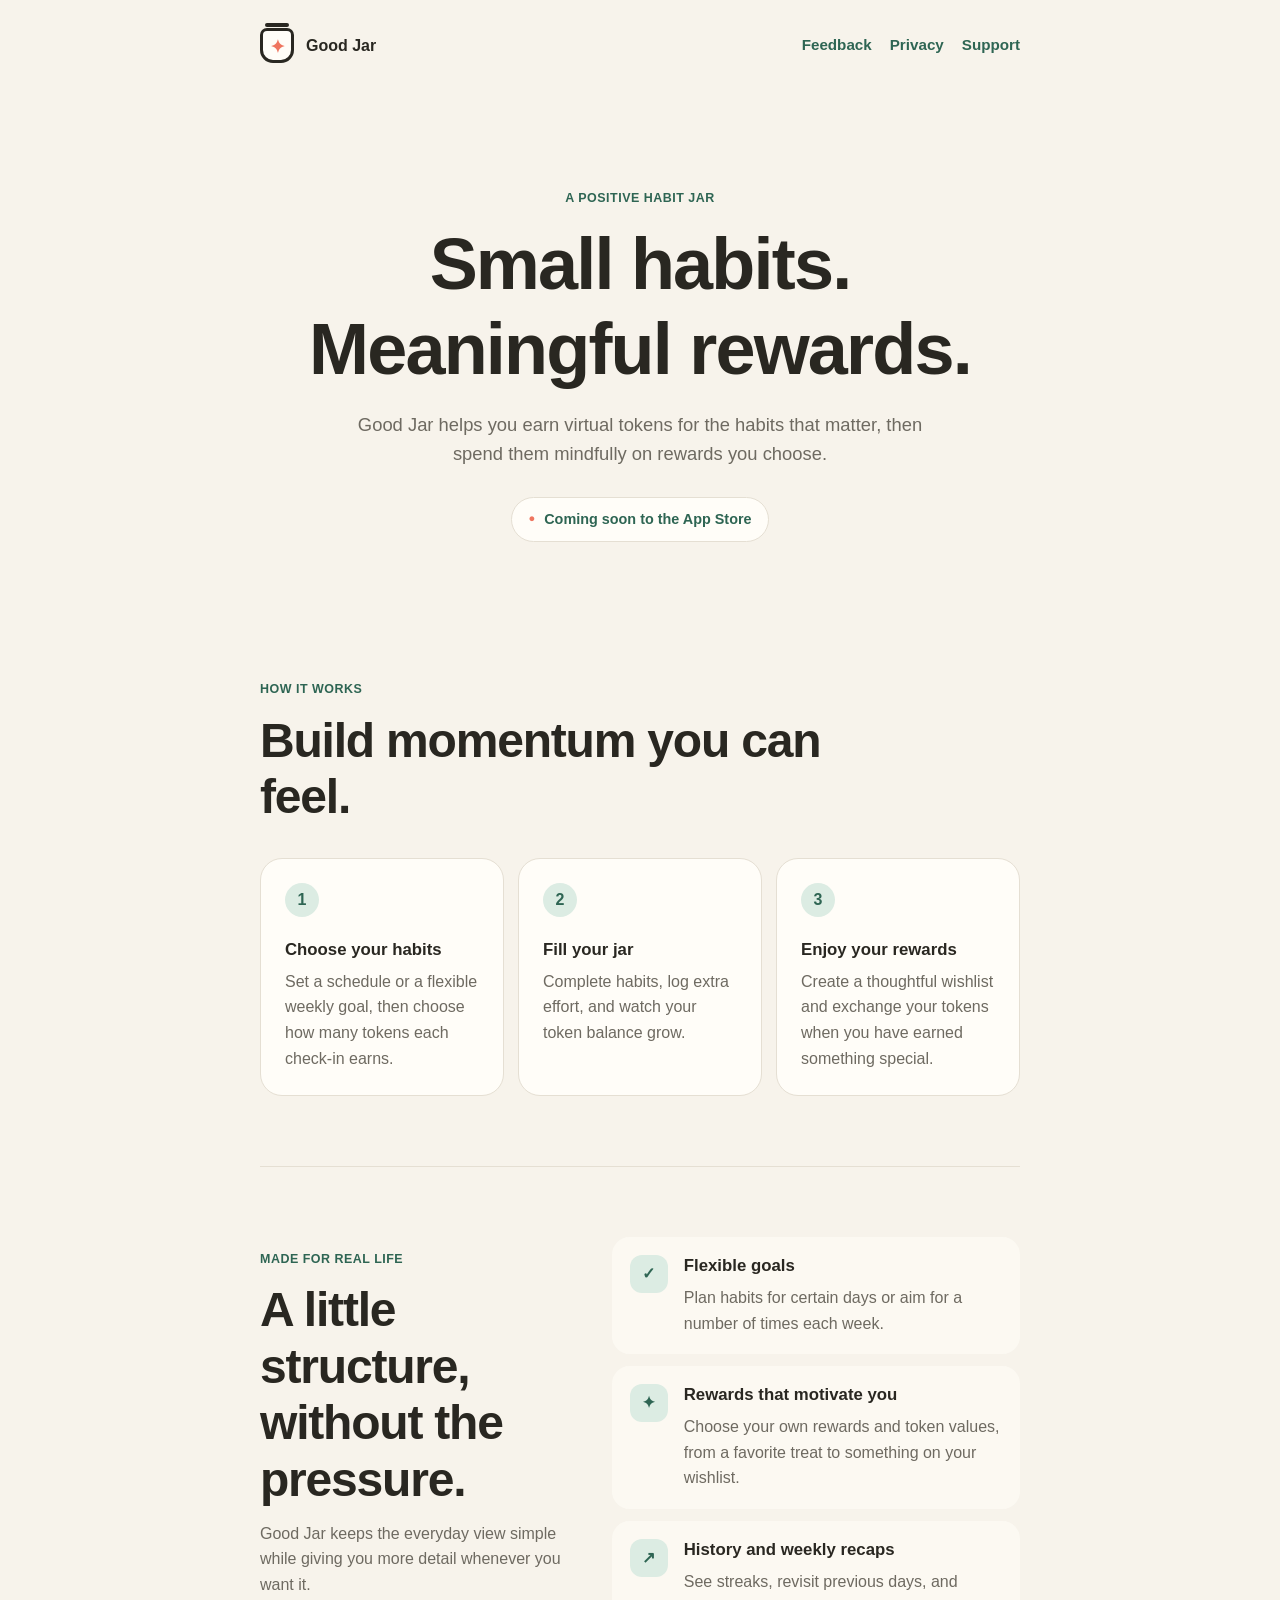
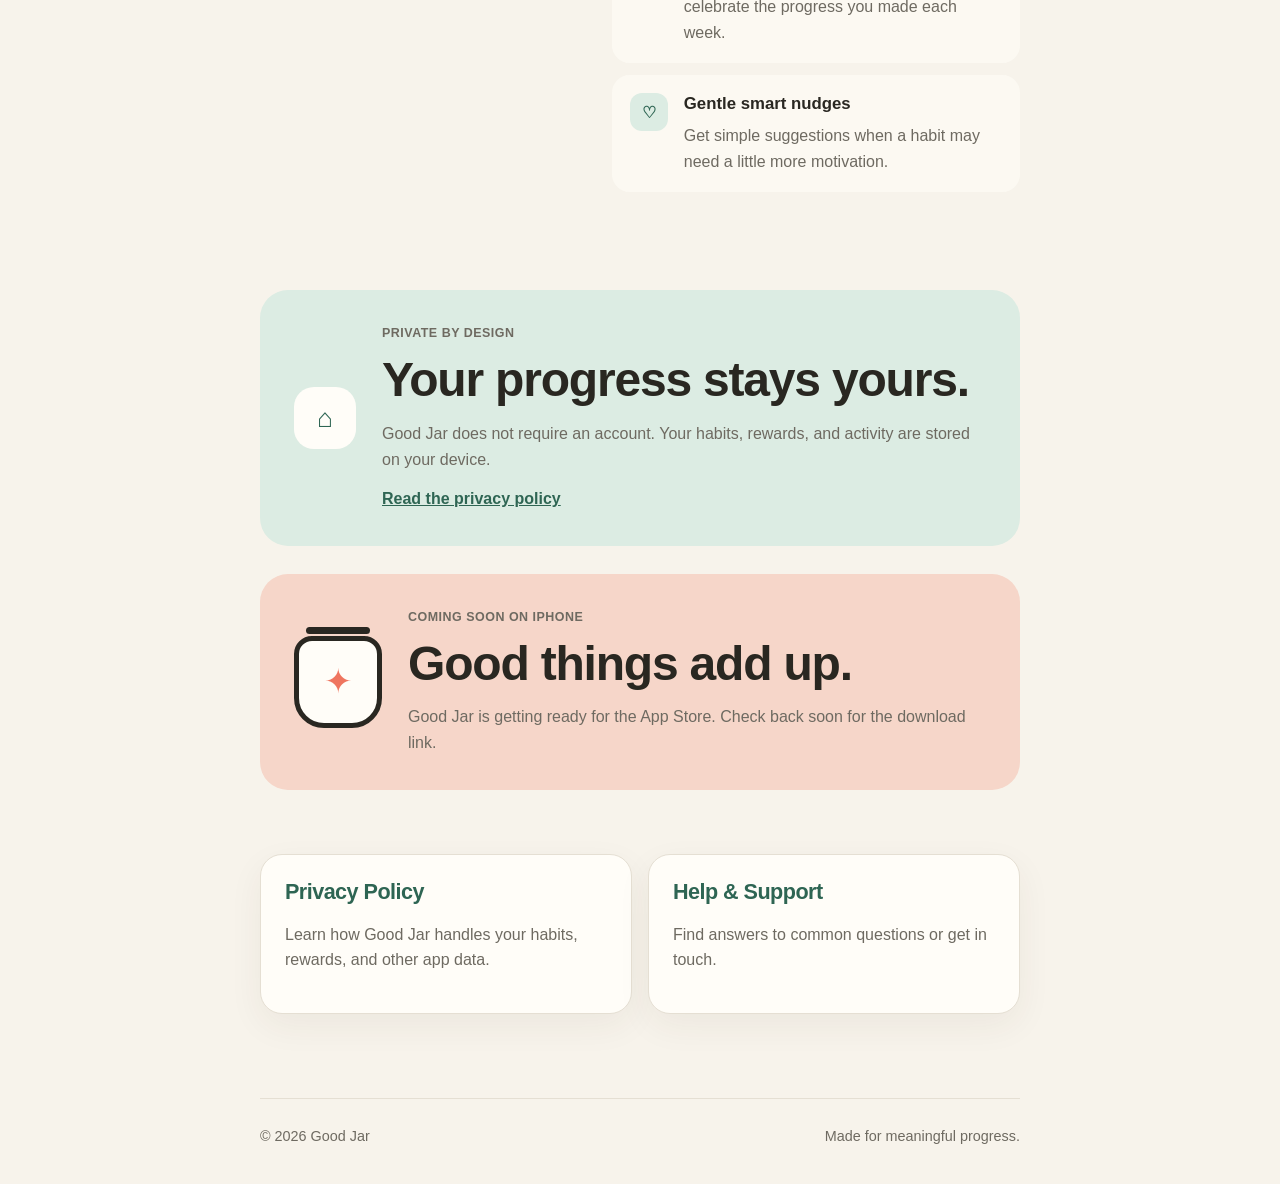
==== index.html @ 80eb4052 "Add Good Jar favicon" ====
<!doctype html>
<html lang="en">
<head>
  <meta charset="utf-8">
  <meta name="viewport" content="width=device-width, initial-scale=1">
  <meta name="description" content="Good Jar turns small habits into meaningful rewards.">
  <title>Good Jar</title>
  <link rel="icon" href="/favicon.svg" type="image/svg+xml">
  <link rel="stylesheet" href="/styles.css">
</head>
<body>
  <header class="site-header">
    <a class="brand" href="/"><span class="jar" aria-hidden="true"></span><span>Good Jar</span></a>
    <nav aria-label="Main navigation"><a href="/feedback/">Feedback</a><a href="/privacy/">Privacy</a><a href="/support/">Support</a></nav>
  </header>
  <main>
    <section class="hero">
      <p class="eyebrow">A positive habit jar</p>
      <h1>Small habits.<br>Meaningful rewards.</h1>
      <p class="lede">Good Jar helps you earn virtual tokens for the habits that matter, then spend them mindfully on rewards you choose.</p>
      <p class="availability" aria-label="Coming soon to the App Store">
        <span aria-hidden="true">●</span>
        Coming soon to the App Store
      </p>
    </section>

    <section class="section" aria-labelledby="how-it-works">
      <div class="section-heading">
        <p class="eyebrow">How it works</p>
        <h2 id="how-it-works">Build momentum you can feel.</h2>
      </div>
      <div class="steps">
        <article class="step">
          <span class="step-number">1</span>
          <h3>Choose your habits</h3>
          <p>Set a schedule or a flexible weekly goal, then choose how many tokens each check-in earns.</p>
        </article>
        <article class="step">
          <span class="step-number">2</span>
          <h3>Fill your jar</h3>
          <p>Complete habits, log extra effort, and watch your token balance grow.</p>
        </article>
        <article class="step">
          <span class="step-number">3</span>
          <h3>Enjoy your rewards</h3>
          <p>Create a thoughtful wishlist and exchange your tokens when you have earned something special.</p>
        </article>
      </div>
    </section>

    <section class="section feature-section" aria-labelledby="made-for-progress">
      <div class="feature-intro">
        <p class="eyebrow">Made for real life</p>
        <h2 id="made-for-progress">A little structure, without the pressure.</h2>
        <p>Good Jar keeps the everyday view simple while giving you more detail whenever you want it.</p>
      </div>
      <div class="feature-list">
        <article><span aria-hidden="true">✓</span><div><h3>Flexible goals</h3><p>Plan habits for certain days or aim for a number of times each week.</p></div></article>
        <article><span aria-hidden="true">✦</span><div><h3>Rewards that motivate you</h3><p>Choose your own rewards and token values, from a favorite treat to something on your wishlist.</p></div></article>
        <article><span aria-hidden="true">↗</span><div><h3>History and weekly recaps</h3><p>See streaks, revisit previous days, and celebrate the progress you made each week.</p></div></article>
        <article><span aria-hidden="true">♡</span><div><h3>Gentle smart nudges</h3><p>Get simple suggestions when a habit may need a little more motivation.</p></div></article>
      </div>
    </section>

    <section class="privacy-callout" aria-labelledby="private-by-design">
      <div class="privacy-icon" aria-hidden="true">⌂</div>
      <div>
        <p class="eyebrow">Private by design</p>
        <h2 id="private-by-design">Your progress stays yours.</h2>
        <p>Good Jar does not require an account. Your habits, rewards, and activity are stored on your device.</p>
        <a href="/privacy/">Read the privacy policy</a>
      </div>
    </section>

    <section class="launch-callout" aria-labelledby="good-things-add-up">
      <div class="large-jar" aria-hidden="true"><span>✦</span></div>
      <div>
        <p class="eyebrow">Coming soon on iPhone</p>
        <h2 id="good-things-add-up">Good things add up.</h2>
        <p>Good Jar is getting ready for the App Store. Check back soon for the download link.</p>
      </div>
    </section>

    <section class="links info-links" aria-label="Information">
      <a class="card" href="/privacy/"><h2>Privacy Policy</h2><p>Learn how Good Jar handles your habits, rewards, and other app data.</p></a>
      <a class="card" href="/support/"><h2>Help &amp; Support</h2><p>Find answers to common questions or get in touch.</p></a>
    </section>
  </main>
  <footer class="site-footer"><span>© 2026 Good Jar</span><span>Made for meaningful progress.</span></footer>
</body>
</html>
---- styles.css ----
:root {
  color-scheme: light;
  --paper: #f7f3eb;
  --card: #fffdf8;
  --ink: #292721;
  --muted: #6e6a61;
  --green: #2e6553;
  --mint: #dcece3;
  --coral: #ef755f;
  --line: #e5dfd3;
  font-family: ui-rounded, "SF Pro Rounded", "SF Pro Display", -apple-system, BlinkMacSystemFont, "Segoe UI", sans-serif;
}

* { box-sizing: border-box; }

body {
  margin: 0;
  background: var(--paper);
  color: var(--ink);
  line-height: 1.6;
}

a { color: var(--green); }

.site-header,
.site-footer,
main {
  width: min(100% - 40px, 760px);
  margin-inline: auto;
}

.site-header {
  display: flex;
  align-items: center;
  justify-content: space-between;
  gap: 24px;
  padding-block: 28px;
}

.brand {
  display: inline-flex;
  align-items: center;
  gap: 12px;
  color: var(--ink);
  font-weight: 750;
  text-decoration: none;
}

.jar {
  position: relative;
  width: 34px;
  height: 35px;
  border: 3px solid var(--ink);
  border-radius: 7px 7px 13px 13px;
  background: var(--card);
}

.jar::before {
  content: "";
  position: absolute;
  width: 24px;
  height: 4px;
  top: -8px;
  left: 2px;
  border-radius: 4px;
  background: var(--ink);
}

.jar::after {
  content: "✦";
  position: absolute;
  inset: 2px 0 0;
  display: grid;
  place-items: center;
  color: var(--coral);
  font-size: 18px;
}

nav { display: flex; gap: 18px; }
nav a { font-size: 0.95rem; font-weight: 650; text-decoration: none; }

main { padding-block: 52px 84px; }

.hero { padding-block: 34px 56px; text-align: center; }
.eyebrow { color: var(--green); font-weight: 750; letter-spacing: 0.04em; text-transform: uppercase; font-size: 0.78rem; }

h1, h2 { line-height: 1.18; letter-spacing: -0.025em; }
h1 { margin: 10px 0 18px; font-size: clamp(2.4rem, 8vw, 4.5rem); }
h2 { margin-top: 0; font-size: 1.35rem; }

.lede { max-width: 590px; margin: 0 auto; color: var(--muted); font-size: 1.15rem; }

.availability {
  display: inline-flex;
  align-items: center;
  gap: 9px;
  margin: 28px 0 0;
  padding: 10px 16px;
  border: 1px solid var(--line);
  border-radius: 999px;
  background: var(--card);
  color: var(--green);
  font-size: 0.9rem;
  font-weight: 700;
}

.availability span { color: var(--coral); font-size: 0.7rem; }

.section { padding-block: 70px; }
.section + .section { border-top: 1px solid var(--line); }

.section-heading { max-width: 570px; margin-bottom: 32px; }
.section-heading h2,
.feature-intro h2,
.privacy-callout h2,
.launch-callout h2 { margin: 8px 0 12px; font-size: clamp(2rem, 5vw, 3rem); }

.steps {
  display: grid;
  grid-template-columns: repeat(3, minmax(0, 1fr));
  gap: 14px;
}

.step {
  padding: 24px;
  border: 1px solid var(--line);
  border-radius: 22px;
  background: var(--card);
}

.step-number {
  display: grid;
  width: 34px;
  height: 34px;
  margin-bottom: 22px;
  place-items: center;
  border-radius: 50%;
  background: var(--mint);
  color: var(--green);
  font-weight: 800;
}

h3 { margin: 0 0 8px; font-size: 1.05rem; line-height: 1.3; }
.step p, .feature-intro > p:last-child, .feature-list p, .privacy-callout p, .launch-callout p { margin: 0; color: var(--muted); }

.feature-section {
  display: grid;
  grid-template-columns: 0.85fr 1.15fr;
  gap: 50px;
  align-items: start;
}

.feature-list { display: grid; gap: 12px; }
.feature-list article {
  display: grid;
  grid-template-columns: 40px 1fr;
  gap: 14px;
  padding: 18px;
  border-radius: 18px;
  background: rgb(255 253 248 / 64%);
}

.feature-list article > span {
  display: grid;
  width: 38px;
  height: 38px;
  place-items: center;
  border-radius: 12px;
  background: var(--mint);
  color: var(--green);
  font-weight: 800;
}

.privacy-callout,
.launch-callout {
  display: grid;
  grid-template-columns: auto 1fr;
  gap: 26px;
  align-items: center;
  margin-block: 28px;
  padding: 34px;
  border-radius: 28px;
}

.privacy-callout { background: var(--mint); }
.launch-callout { background: #f6d6c9; }

.privacy-icon {
  display: grid;
  width: 62px;
  height: 62px;
  place-items: center;
  border-radius: 20px;
  background: var(--card);
  color: var(--green);
  font-size: 1.65rem;
  font-weight: 800;
}

.privacy-callout a { display: inline-block; margin-top: 14px; font-weight: 700; }

.large-jar {
  position: relative;
  display: grid;
  width: 88px;
  height: 92px;
  place-items: center;
  border: 5px solid var(--ink);
  border-radius: 18px 18px 30px 30px;
  background: var(--card);
}

.large-jar::before {
  content: "";
  position: absolute;
  width: 64px;
  height: 7px;
  top: -14px;
  border-radius: 5px;
  background: var(--ink);
}

.large-jar span { color: var(--coral); font-size: 34px; }
.info-links { margin-top: 64px; }

.card,
.policy section {
  background: var(--card);
  border: 1px solid var(--line);
  border-radius: 22px;
  padding: 24px;
  box-shadow: 0 12px 35px rgb(60 52 38 / 6%);
}

.links { display: grid; grid-template-columns: repeat(2, minmax(0, 1fr)); gap: 16px; }
.links a { text-decoration: none; }
.links p, .policy p, .policy li { color: var(--muted); }

.policy { display: grid; gap: 16px; }
.policy h1 { font-size: clamp(2.1rem, 7vw, 3.4rem); }
.policy > header .lede { margin-inline: 0; }
.policy ul { padding-left: 22px; }
.updated { margin-top: -8px; color: var(--muted); }

.feedback-page {
  width: min(100% - 40px, 900px);
}

.feedback-intro {
  max-width: 680px;
  margin-bottom: 32px;
}

.feedback-intro h1 {
  margin-bottom: 16px;
  font-size: clamp(2.4rem, 7vw, 4.2rem);
}

.feedback-intro .lede {
  max-width: 680px;
  margin: 0;
  text-align: left;
}

.feedback-form {
  min-height: 760px;
  background: transparent;
}

.feedback-form iframe {
  display: block;
  width: calc(100% + 24px);
  min-height: 736px;
  margin-inline: -12px;
  border: 0;
}

.feedback-fallback {
  margin: 18px 0 0;
  color: var(--muted);
  text-align: center;
  font-size: 0.9rem;
}

.feedback-fallback a { font-weight: 700; }

.site-footer {
  display: flex;
  justify-content: space-between;
  gap: 20px;
  padding-block: 26px 36px;
  border-top: 1px solid var(--line);
  color: var(--muted);
  font-size: 0.9rem;
}

@media (max-width: 560px) {
  .site-header, .site-footer { align-items: flex-start; }
  .site-header { flex-direction: column; }
  .links, .steps, .feature-section { grid-template-columns: 1fr; }
  .feature-section { gap: 28px; }
  .privacy-callout, .launch-callout { grid-template-columns: 1fr; }
  .section { padding-block: 52px; }
  main { padding-top: 26px; }
  nav { flex-wrap: wrap; gap: 10px 16px; }
}
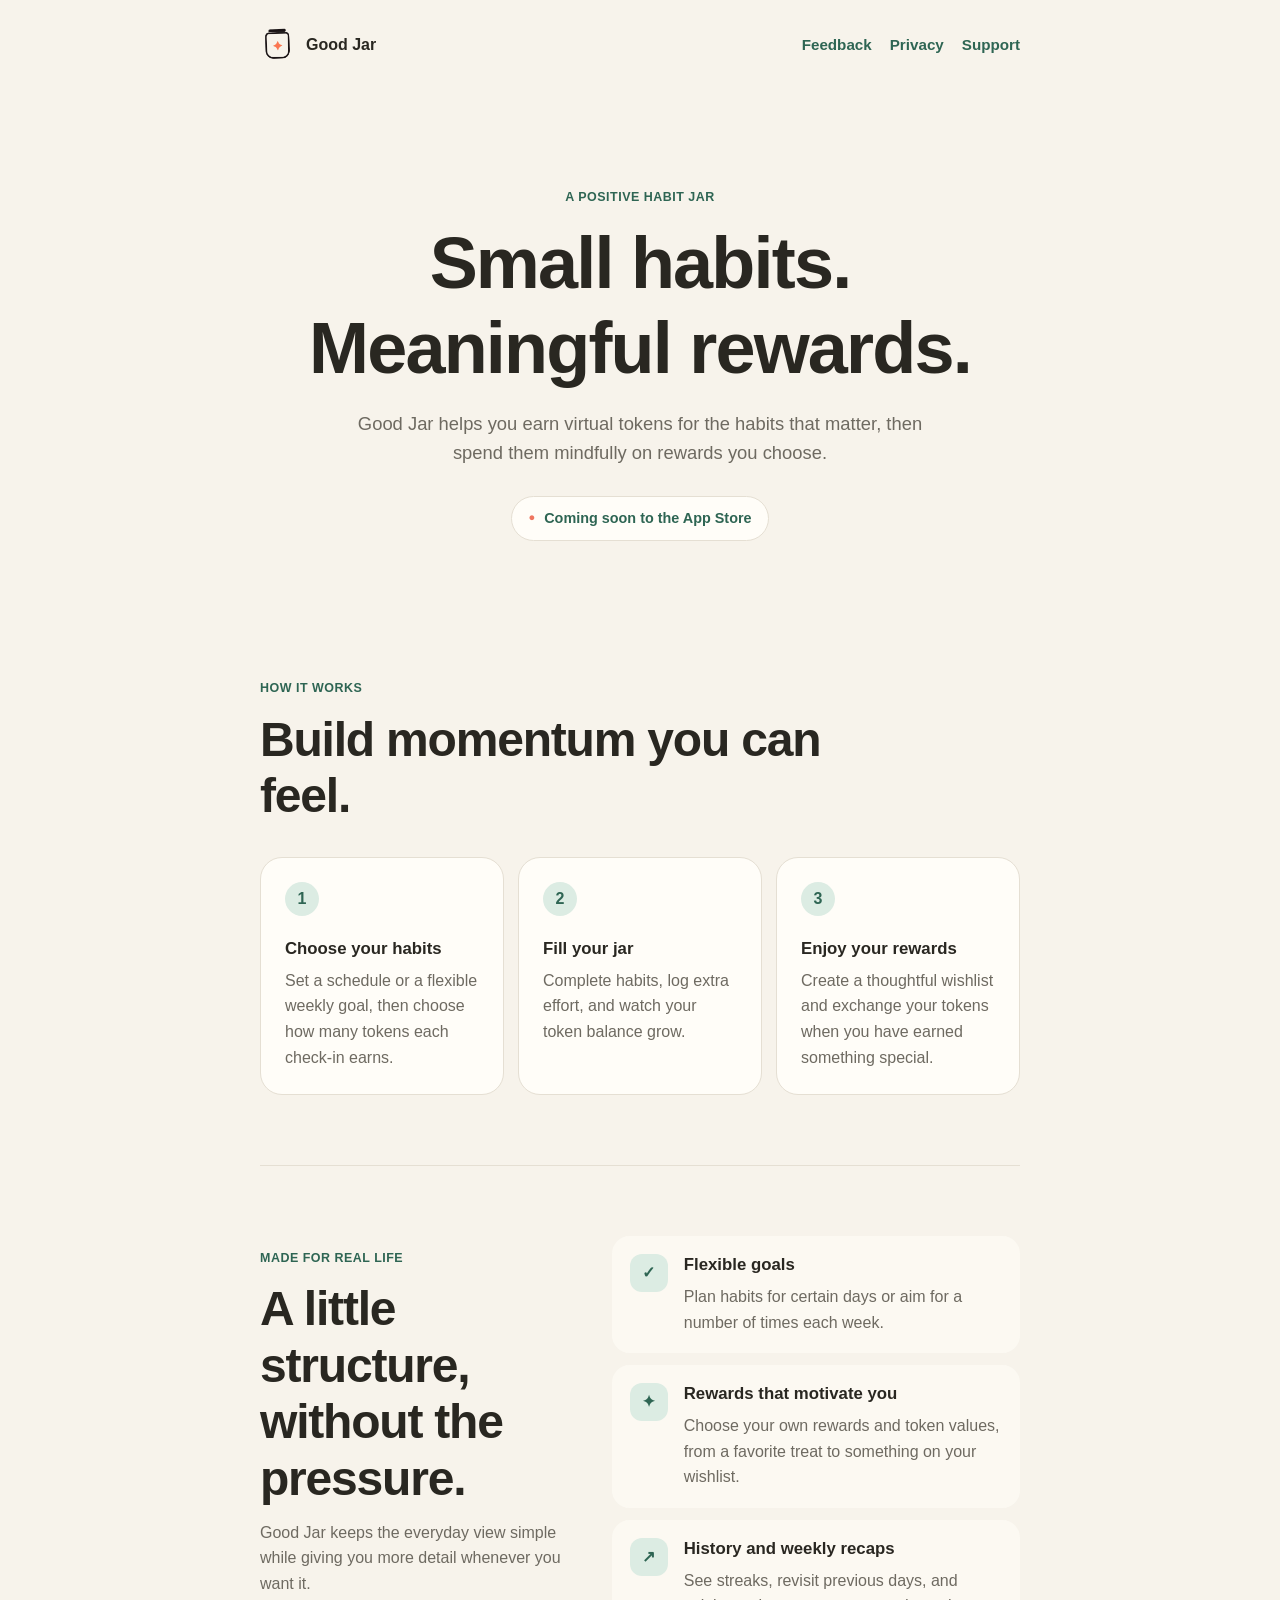
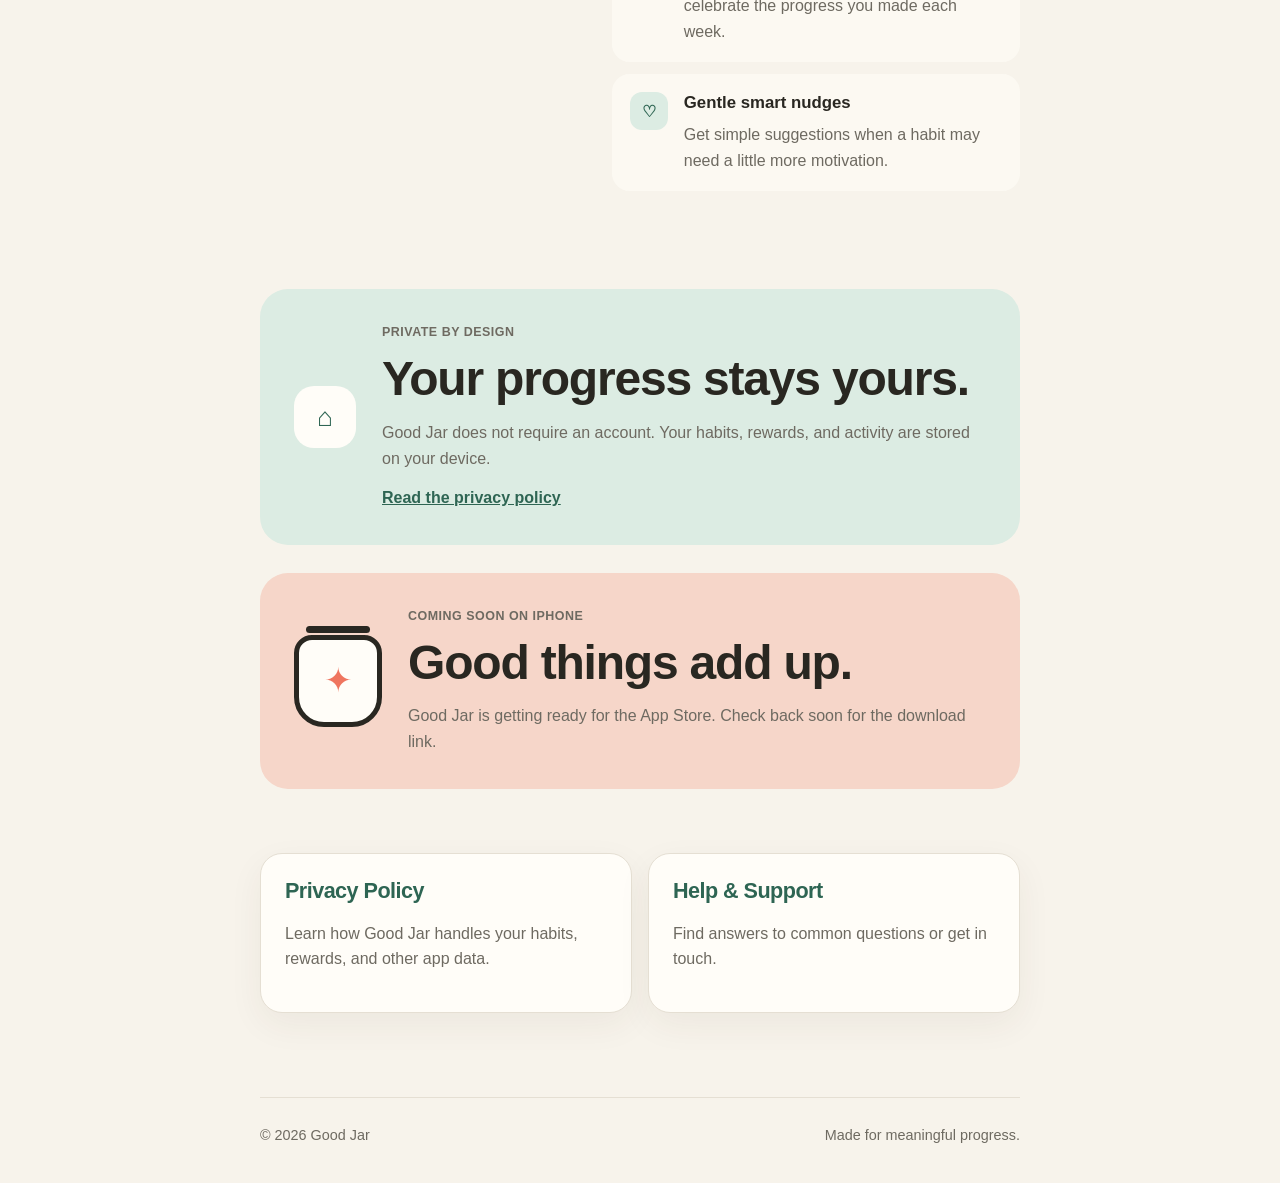
==== commit 6651efbc: "Unify website logo assets" ====
--- a/index.html
+++ b/index.html
@@ -5,12 +5,12 @@
   <meta name="viewport" content="width=device-width, initial-scale=1">
   <meta name="description" content="Good Jar turns small habits into meaningful rewards.">
   <title>Good Jar</title>
-  <link rel="icon" href="/favicon.svg" type="image/svg+xml">
+  <link rel="icon" href="/assets/good-jar-mark.png" type="image/png">
   <link rel="stylesheet" href="/styles.css">
 </head>
 <body>
   <header class="site-header">
-    <a class="brand" href="/"><span class="jar" aria-hidden="true"></span><span>Good Jar</span></a>
+    <a class="brand" href="/"><img class="brand-mark" src="/assets/good-jar-mark.png" alt=""><span>Good Jar</span></a>
     <nav aria-label="Main navigation"><a href="/feedback/">Feedback</a><a href="/privacy/">Privacy</a><a href="/support/">Support</a></nav>
   </header>
   <main>
--- a/styles.css
+++ b/styles.css
@@ -46,34 +46,10 @@
   text-decoration: none;
 }
 
-.jar {
-  position: relative;
+.brand-mark {
   width: 34px;
-  height: 35px;
-  border: 3px solid var(--ink);
-  border-radius: 7px 7px 13px 13px;
-  background: var(--card);
-}
-
-.jar::before {
-  content: "";
-  position: absolute;
-  width: 24px;
-  height: 4px;
-  top: -8px;
-  left: 2px;
-  border-radius: 4px;
-  background: var(--ink);
-}
-
-.jar::after {
-  content: "✦";
-  position: absolute;
-  inset: 2px 0 0;
-  display: grid;
-  place-items: center;
-  color: var(--coral);
-  font-size: 18px;
+  height: 34px;
+  object-fit: contain;
 }
 
 nav { display: flex; gap: 18px; }
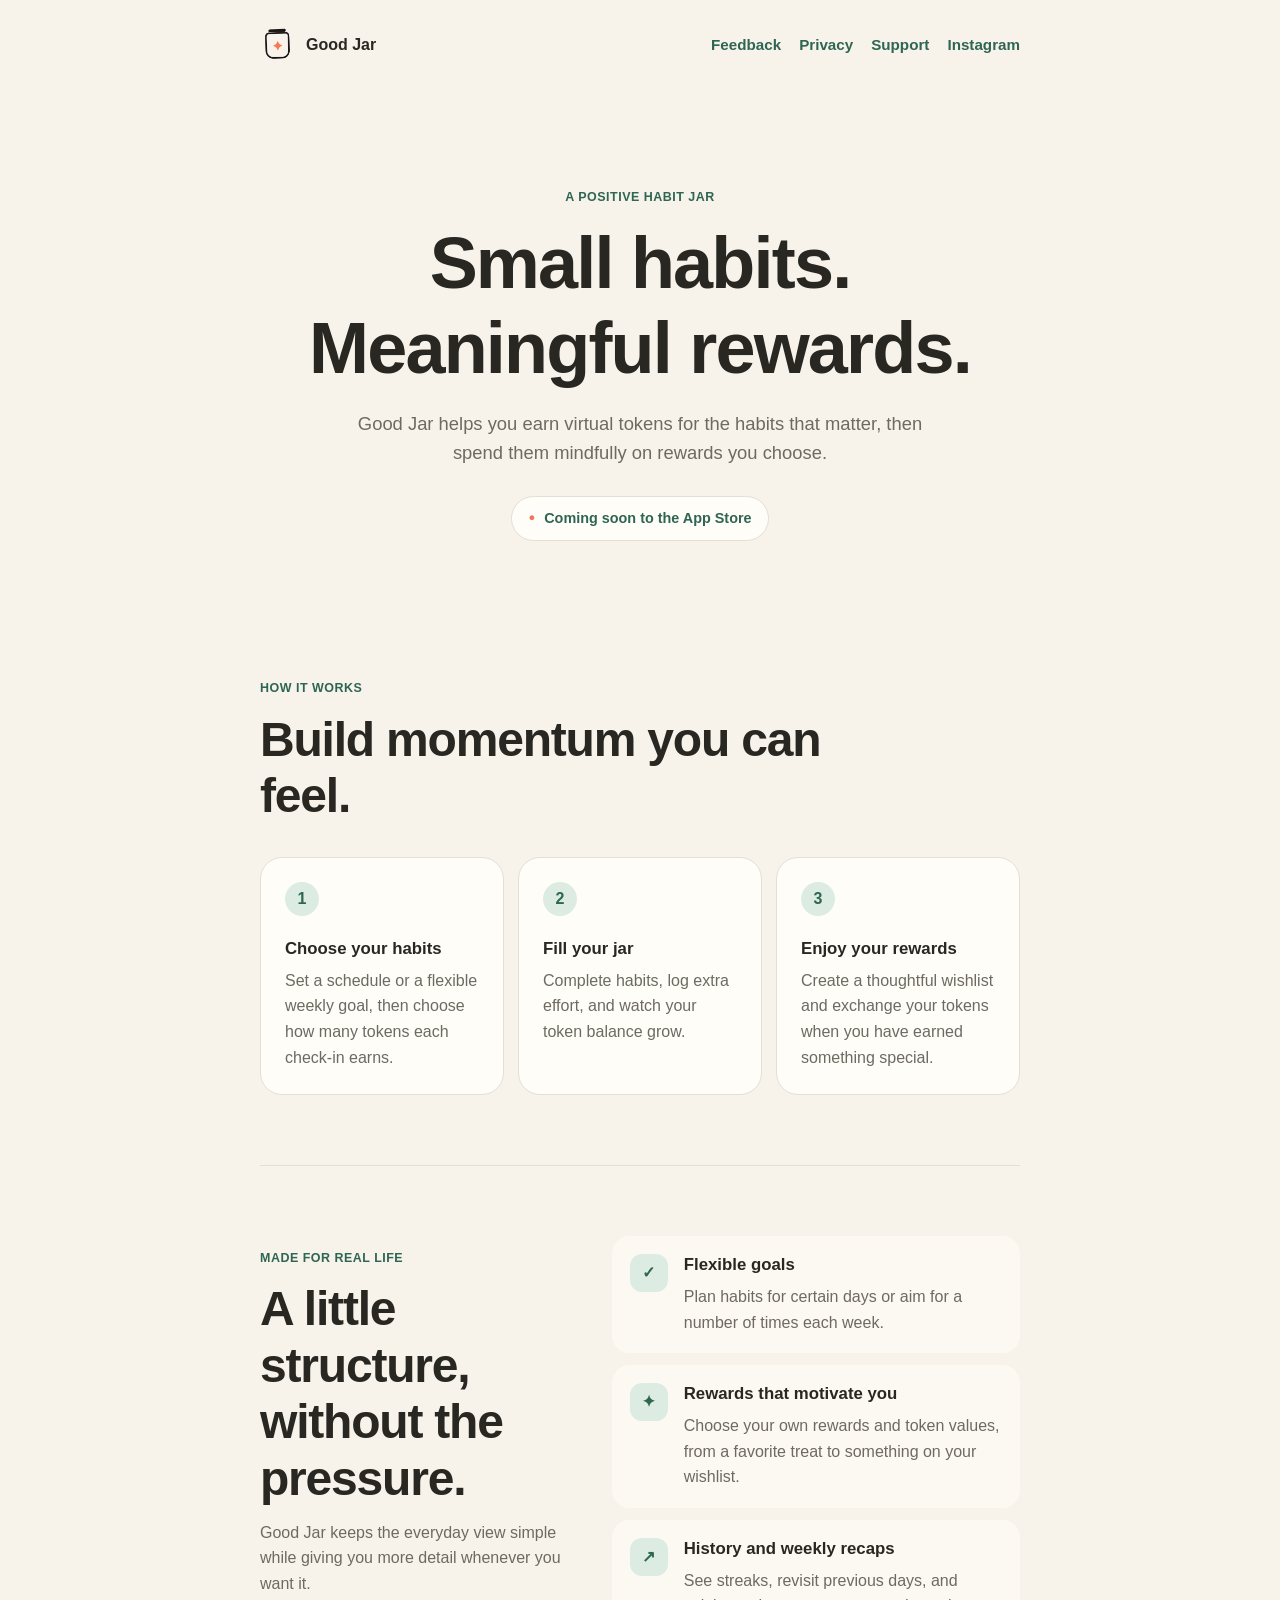
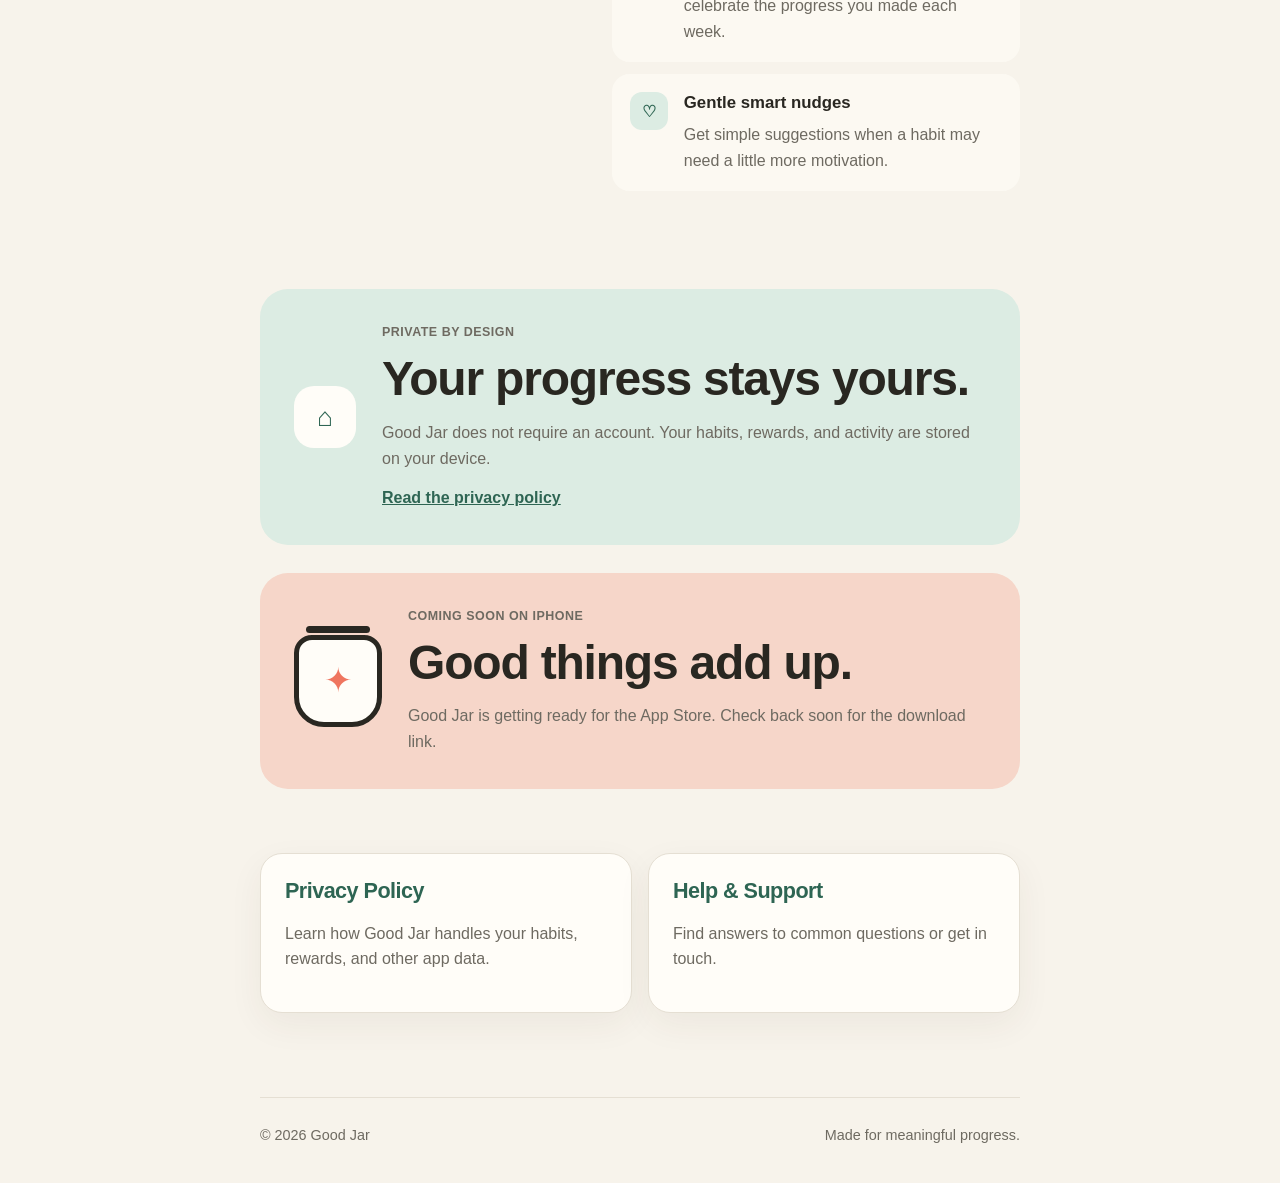
==== commit 634626f9: "Add Instagram link to website" ====
--- a/index.html
+++ b/index.html
@@ -11,7 +11,7 @@
 <body>
   <header class="site-header">
     <a class="brand" href="/"><img class="brand-mark" src="/assets/good-jar-mark.png" alt=""><span>Good Jar</span></a>
-    <nav aria-label="Main navigation"><a href="/feedback/">Feedback</a><a href="/privacy/">Privacy</a><a href="/support/">Support</a></nav>
+    <nav aria-label="Main navigation"><a href="/feedback/">Feedback</a><a href="/privacy/">Privacy</a><a href="/support/">Support</a><a href="https://www.instagram.com/goodjar.app/" target="_blank" rel="noopener noreferrer" aria-label="Good Jar on Instagram (opens in a new tab)">Instagram</a></nav>
   </header>
   <main>
     <section class="hero">
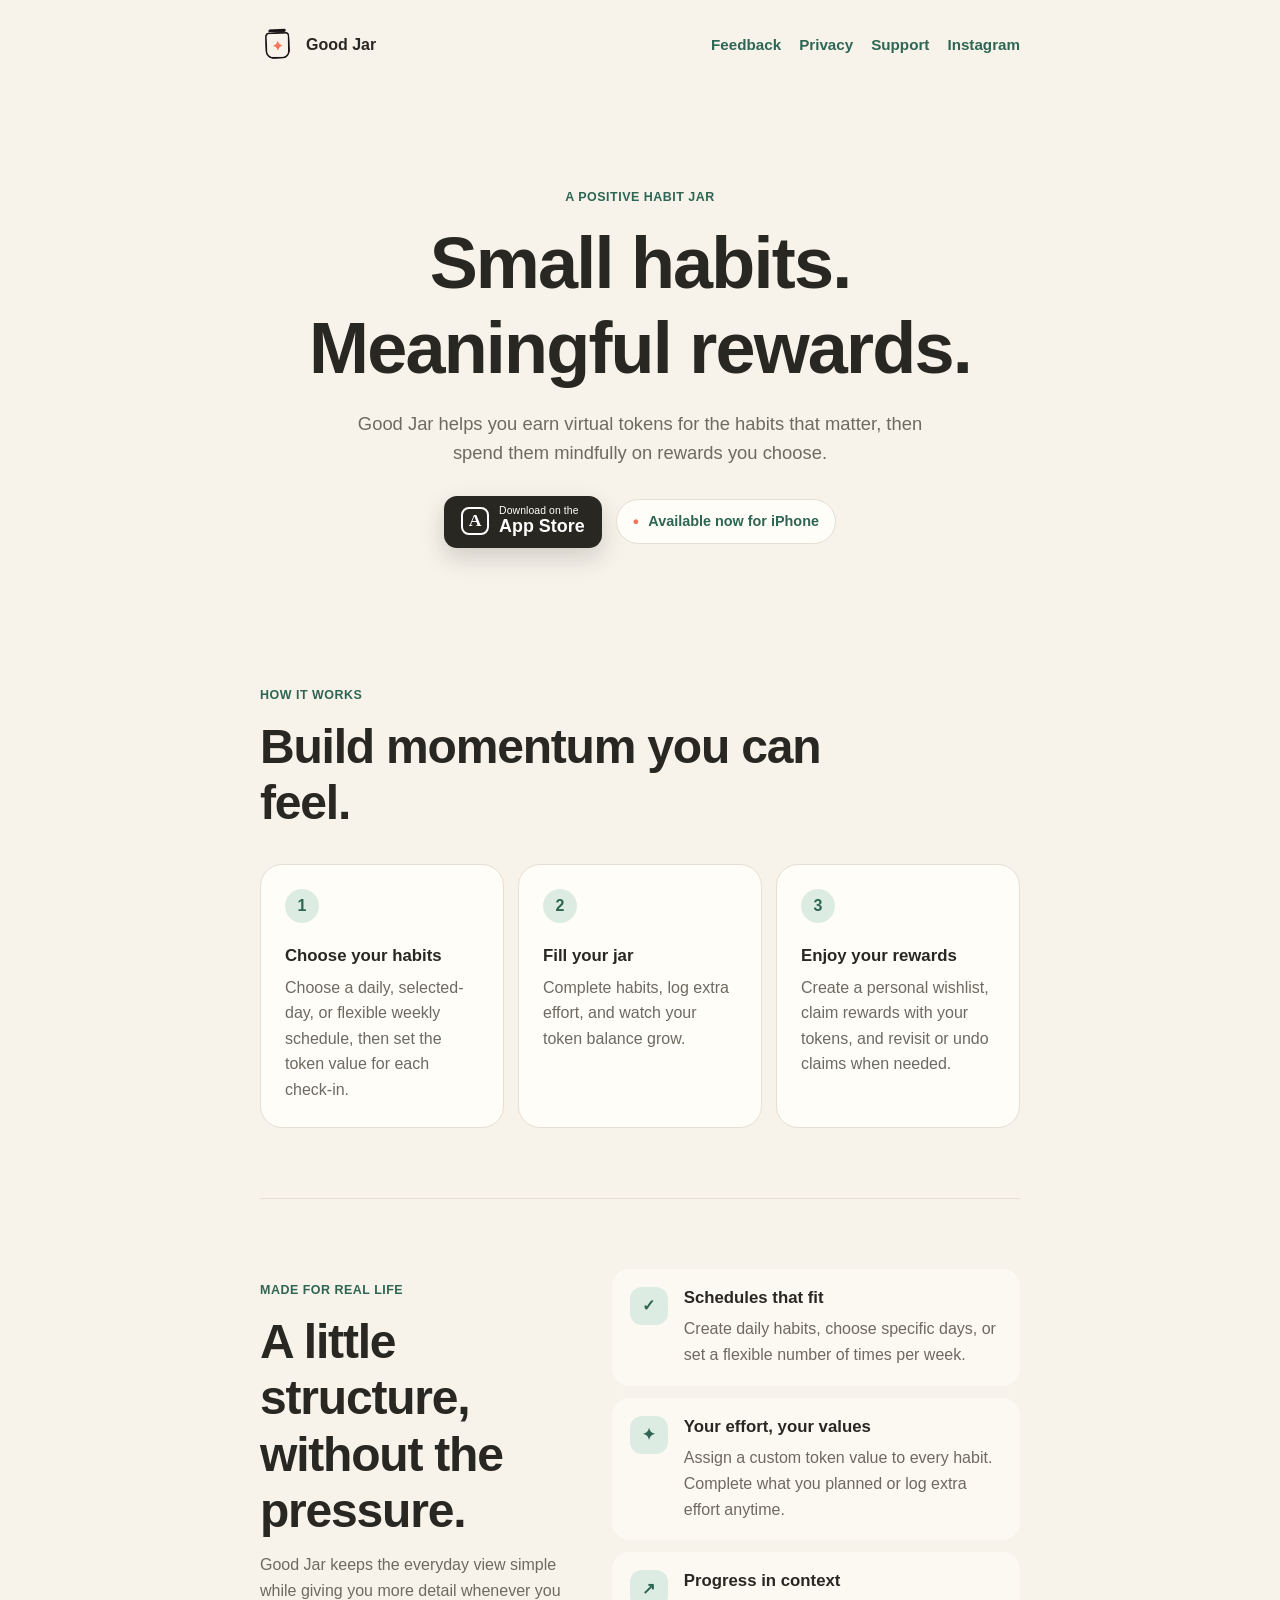
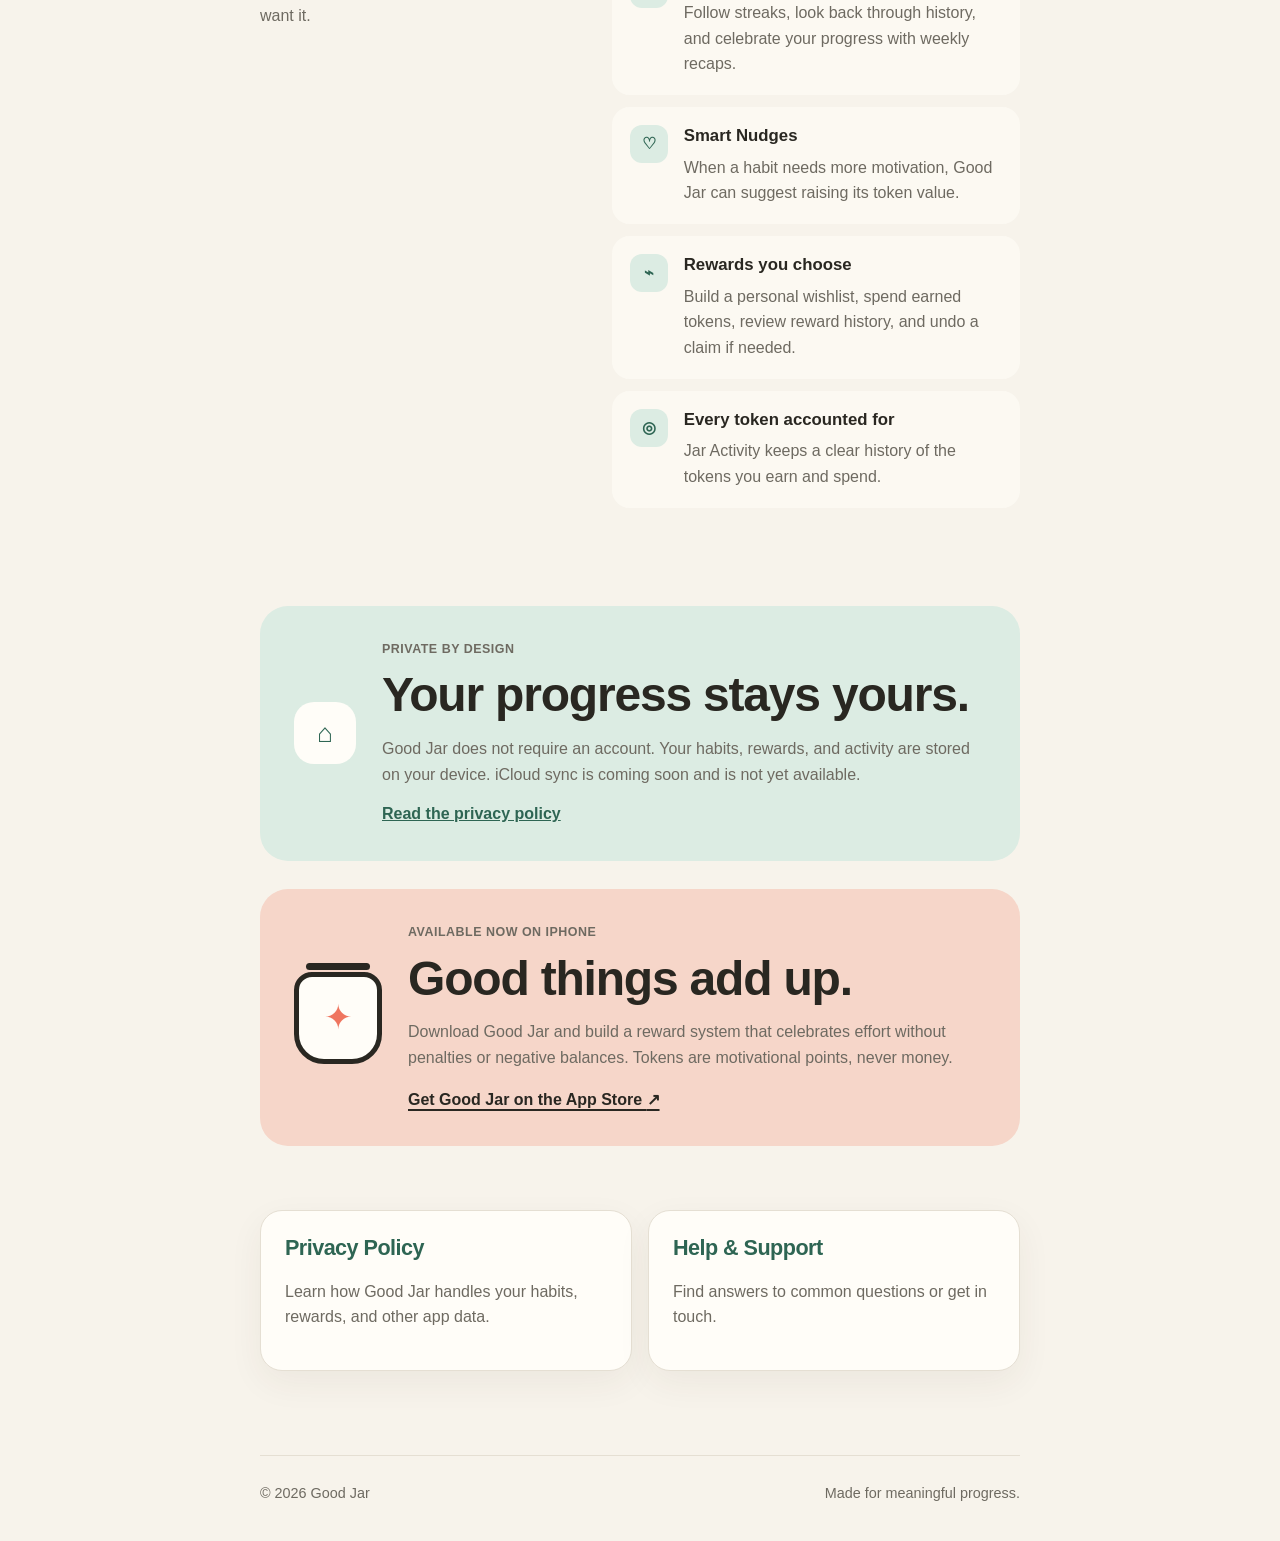
==== commit db9b4a58: "Update website for App Store launch" ====
--- a/index.html
+++ b/index.html
@@ -3,14 +3,14 @@
 <head>
   <meta charset="utf-8">
   <meta name="viewport" content="width=device-width, initial-scale=1">
-  <meta name="description" content="Good Jar turns small habits into meaningful rewards.">
+  <meta name="description" content="Good Jar turns small habits into meaningful rewards. Available now for iPhone on the App Store.">
   <title>Good Jar</title>
   <link rel="icon" href="/assets/good-jar-mark.png" type="image/png">
-  <link rel="stylesheet" href="/styles.css">
+  <link rel="stylesheet" href="/styles.css?v=20260927-1">
 </head>
 <body>
   <header class="site-header">
-    <a class="brand" href="/"><img class="brand-mark" src="/assets/good-jar-mark.png" alt=""><span>Good Jar</span></a>
+    <a class="brand" href="/"><img class="brand-mark" src="/assets/good-jar-mark.png" alt="" width="34" height="34"><span>Good Jar</span></a>
     <nav aria-label="Main navigation"><a href="/feedback/">Feedback</a><a href="/privacy/">Privacy</a><a href="/support/">Support</a><a href="https://www.instagram.com/goodjar.app/" target="_blank" rel="noopener noreferrer" aria-label="Good Jar on Instagram (opens in a new tab)">Instagram</a></nav>
   </header>
   <main>
@@ -18,10 +18,13 @@
       <p class="eyebrow">A positive habit jar</p>
       <h1>Small habits.<br>Meaningful rewards.</h1>
       <p class="lede">Good Jar helps you earn virtual tokens for the habits that matter, then spend them mindfully on rewards you choose.</p>
-      <p class="availability" aria-label="Coming soon to the App Store">
-        <span aria-hidden="true">●</span>
-        Coming soon to the App Store
-      </p>
+      <div class="hero-actions">
+        <a class="app-store-button" href="https://apps.apple.com/app/id6800837863" target="_blank" rel="noopener noreferrer" aria-label="Download Good Jar on the App Store (opens in a new tab)">
+          <span class="app-store-icon" aria-hidden="true">A</span>
+          <span><small>Download on the</small>App Store</span>
+        </a>
+        <p class="availability"><span aria-hidden="true">●</span> Available now for iPhone</p>
+      </div>
     </section>
 
     <section class="section" aria-labelledby="how-it-works">
@@ -33,7 +36,7 @@
         <article class="step">
           <span class="step-number">1</span>
           <h3>Choose your habits</h3>
-          <p>Set a schedule or a flexible weekly goal, then choose how many tokens each check-in earns.</p>
+          <p>Choose a daily, selected-day, or flexible weekly schedule, then set the token value for each check-in.</p>
         </article>
         <article class="step">
           <span class="step-number">2</span>
@@ -43,7 +46,7 @@
         <article class="step">
           <span class="step-number">3</span>
           <h3>Enjoy your rewards</h3>
-          <p>Create a thoughtful wishlist and exchange your tokens when you have earned something special.</p>
+          <p>Create a personal wishlist, claim rewards with your tokens, and revisit or undo claims when needed.</p>
         </article>
       </div>
     </section>
@@ -55,10 +58,12 @@
         <p>Good Jar keeps the everyday view simple while giving you more detail whenever you want it.</p>
       </div>
       <div class="feature-list">
-        <article><span aria-hidden="true">✓</span><div><h3>Flexible goals</h3><p>Plan habits for certain days or aim for a number of times each week.</p></div></article>
-        <article><span aria-hidden="true">✦</span><div><h3>Rewards that motivate you</h3><p>Choose your own rewards and token values, from a favorite treat to something on your wishlist.</p></div></article>
-        <article><span aria-hidden="true">↗</span><div><h3>History and weekly recaps</h3><p>See streaks, revisit previous days, and celebrate the progress you made each week.</p></div></article>
-        <article><span aria-hidden="true">♡</span><div><h3>Gentle smart nudges</h3><p>Get simple suggestions when a habit may need a little more motivation.</p></div></article>
+        <article><span aria-hidden="true">✓</span><div><h3>Schedules that fit</h3><p>Create daily habits, choose specific days, or set a flexible number of times per week.</p></div></article>
+        <article><span aria-hidden="true">✦</span><div><h3>Your effort, your values</h3><p>Assign a custom token value to every habit. Complete what you planned or log extra effort anytime.</p></div></article>
+        <article><span aria-hidden="true">↗</span><div><h3>Progress in context</h3><p>Follow streaks, look back through history, and celebrate your progress with weekly recaps.</p></div></article>
+        <article><span aria-hidden="true">♡</span><div><h3>Smart Nudges</h3><p>When a habit needs more motivation, Good Jar can suggest raising its token value.</p></div></article>
+        <article><span aria-hidden="true">⌁</span><div><h3>Rewards you choose</h3><p>Build a personal wishlist, spend earned tokens, review reward history, and undo a claim if needed.</p></div></article>
+        <article><span aria-hidden="true">◎</span><div><h3>Every token accounted for</h3><p>Jar Activity keeps a clear history of the tokens you earn and spend.</p></div></article>
       </div>
     </section>
 
@@ -67,7 +72,7 @@
       <div>
         <p class="eyebrow">Private by design</p>
         <h2 id="private-by-design">Your progress stays yours.</h2>
-        <p>Good Jar does not require an account. Your habits, rewards, and activity are stored on your device.</p>
+        <p>Good Jar does not require an account. Your habits, rewards, and activity are stored on your device. iCloud sync is coming soon and is not yet available.</p>
         <a href="/privacy/">Read the privacy policy</a>
       </div>
     </section>
@@ -75,9 +80,10 @@
     <section class="launch-callout" aria-labelledby="good-things-add-up">
       <div class="large-jar" aria-hidden="true"><span>✦</span></div>
       <div>
-        <p class="eyebrow">Coming soon on iPhone</p>
+        <p class="eyebrow">Available now on iPhone</p>
         <h2 id="good-things-add-up">Good things add up.</h2>
-        <p>Good Jar is getting ready for the App Store. Check back soon for the download link.</p>
+        <p>Download Good Jar and build a reward system that celebrates effort without penalties or negative balances. Tokens are motivational points, never money.</p>
+        <a class="text-cta" href="https://apps.apple.com/app/id6800837863" target="_blank" rel="noopener noreferrer">Get Good Jar on the App Store <span aria-hidden="true">↗</span></a>
       </div>
     </section>
 
--- a/styles.css
+++ b/styles.css
@@ -66,11 +66,71 @@
 
 .lede { max-width: 590px; margin: 0 auto; color: var(--muted); font-size: 1.15rem; }
 
+.hero-actions {
+  display: flex;
+  align-items: center;
+  justify-content: center;
+  gap: 14px;
+  margin-top: 28px;
+}
+
+.app-store-button {
+  display: inline-flex;
+  align-items: center;
+  gap: 10px;
+  min-height: 52px;
+  padding: 8px 17px 9px;
+  border-radius: 13px;
+  background: var(--ink);
+  color: white;
+  text-decoration: none;
+  box-shadow: 0 10px 24px rgb(41 39 33 / 18%);
+  transition: transform 160ms ease, box-shadow 160ms ease;
+}
+
+.app-store-button:hover {
+  transform: translateY(-2px);
+  box-shadow: 0 13px 28px rgb(41 39 33 / 22%);
+}
+
+.app-store-button:focus-visible,
+.text-cta:focus-visible {
+  outline: 3px solid var(--coral);
+  outline-offset: 3px;
+}
+
+.app-store-button > span:last-child {
+  display: grid;
+  text-align: left;
+  font-size: 1.12rem;
+  font-weight: 700;
+  line-height: 1.05;
+}
+
+.app-store-button small {
+  font-size: 0.65rem;
+  font-weight: 500;
+  letter-spacing: 0.01em;
+}
+
+.app-store-icon {
+  display: grid;
+  width: 28px;
+  height: 28px;
+  place-items: center;
+  border: 2px solid currentColor;
+  border-radius: 8px;
+  font-family: Georgia, serif;
+  font-size: 1.1rem;
+  font-weight: 700;
+  line-height: 1;
+}
+
 .availability {
   display: inline-flex;
   align-items: center;
   gap: 9px;
-  margin: 28px 0 0;
+  margin: 0;
   padding: 10px 16px;
   border: 1px solid var(--line);
   border-radius: 999px;
@@ -197,6 +257,14 @@
 }
 
 .large-jar span { color: var(--coral); font-size: 34px; }
+.text-cta {
+  display: inline-block;
+  margin-top: 16px;
+  color: var(--ink);
+  font-weight: 750;
+  text-decoration-thickness: 2px;
+  text-underline-offset: 4px;
+}
 .info-links { margin-top: 64px; }
 
 .card,
@@ -276,6 +344,7 @@
   .links, .steps, .feature-section { grid-template-columns: 1fr; }
   .feature-section { gap: 28px; }
   .privacy-callout, .launch-callout { grid-template-columns: 1fr; }
+  .hero-actions { flex-direction: column; }
   .section { padding-block: 52px; }
   main { padding-top: 26px; }
   nav { flex-wrap: wrap; gap: 10px 16px; }
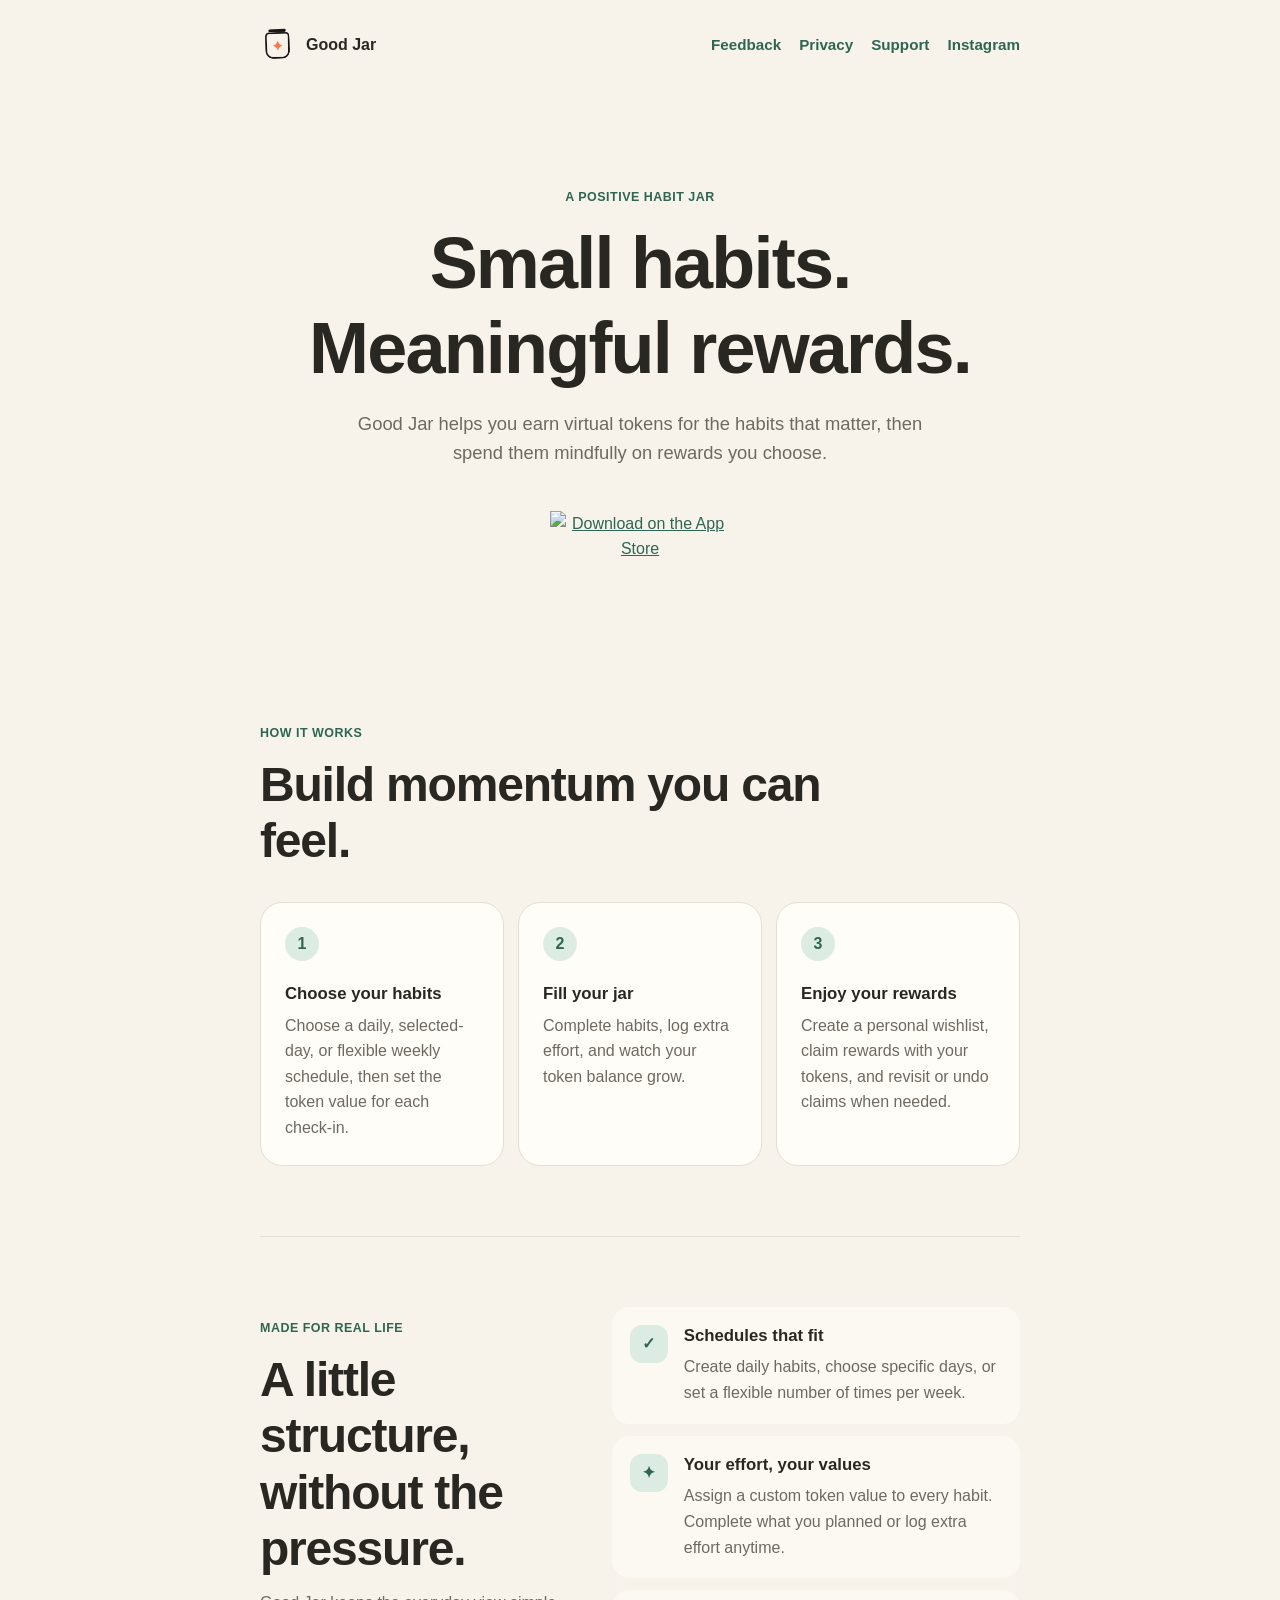
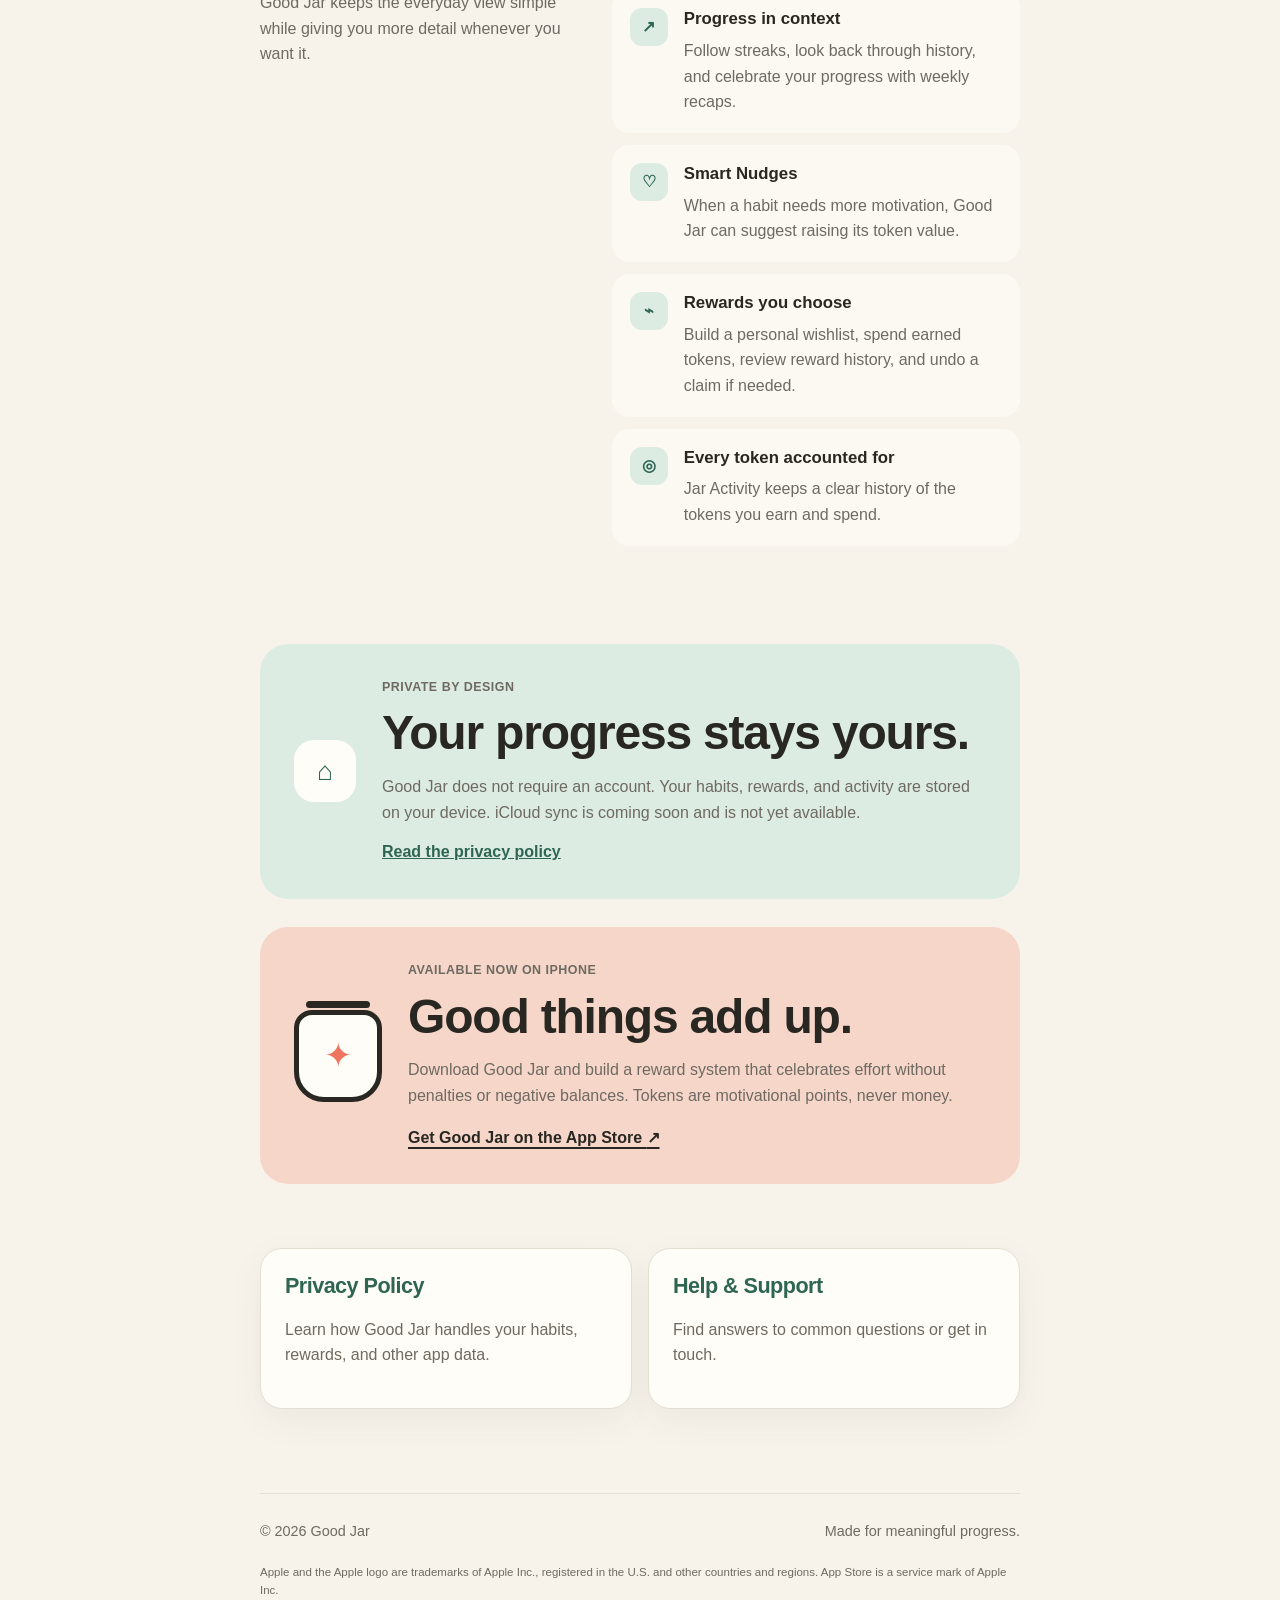
==== commit 017f4a86: "Use official App Store badge" ====
--- a/index.html
+++ b/index.html
@@ -6,7 +6,7 @@
   <meta name="description" content="Good Jar turns small habits into meaningful rewards. Available now for iPhone on the App Store.">
   <title>Good Jar</title>
   <link rel="icon" href="/assets/good-jar-mark.png" type="image/png">
-  <link rel="stylesheet" href="/styles.css?v=20260927-1">
+  <link rel="stylesheet" href="/styles.css?v=20260927-2">
 </head>
 <body>
   <header class="site-header">
@@ -20,10 +20,8 @@
       <p class="lede">Good Jar helps you earn virtual tokens for the habits that matter, then spend them mindfully on rewards you choose.</p>
       <div class="hero-actions">
         <a class="app-store-button" href="https://apps.apple.com/app/id6800837863" target="_blank" rel="noopener noreferrer" aria-label="Download Good Jar on the App Store (opens in a new tab)">
-          <span class="app-store-icon" aria-hidden="true">A</span>
-          <span><small>Download on the</small>App Store</span>
+          <img src="https://tools.applemediaservices.com/api/badges/download-on-the-app-store/black/en-us?size=250x83" alt="Download on the App Store" width="180" height="60">
         </a>
-        <p class="availability"><span aria-hidden="true">●</span> Available now for iPhone</p>
       </div>
     </section>
 
@@ -92,6 +90,6 @@
       <a class="card" href="/support/"><h2>Help &amp; Support</h2><p>Find answers to common questions or get in touch.</p></a>
     </section>
   </main>
-  <footer class="site-footer"><span>© 2026 Good Jar</span><span>Made for meaningful progress.</span></footer>
+  <footer class="site-footer"><span>© 2026 Good Jar</span><span>Made for meaningful progress.</span><span class="apple-legal">Apple and the Apple logo are trademarks of Apple Inc., registered in the U.S. and other countries and regions. App Store is a service mark of Apple Inc.</span></footer>
 </body>
 </html>
--- a/styles.css
+++ b/styles.css
@@ -70,27 +70,14 @@
   display: flex;
   align-items: center;
   justify-content: center;
-  gap: 14px;
   margin-top: 28px;
 }
 
 .app-store-button {
   display: inline-flex;
   align-items: center;
-  gap: 10px;
-  min-height: 52px;
-  padding: 8px 17px 9px;
-  border-radius: 13px;
-  background: var(--ink);
-  color: white;
-  text-decoration: none;
-  box-shadow: 0 10px 24px rgb(41 39 33 / 18%);
-  transition: transform 160ms ease, box-shadow 160ms ease;
-}
-
-.app-store-button:hover {
-  transform: translateY(-2px);
-  box-shadow: 0 13px 28px rgb(41 39 33 / 22%);
+  justify-content: center;
+  padding: 15px;
 }
 
 .app-store-button:focus-visible,
@@ -99,48 +86,7 @@
   outline-offset: 3px;
 }
 
-.app-store-button > span:last-child {
-  display: grid;
-  text-align: left;
-  font-size: 1.12rem;
-  font-weight: 700;
-  line-height: 1.05;
-}
-
-.app-store-button small {
-  font-size: 0.65rem;
-  font-weight: 500;
-  letter-spacing: 0.01em;
-}
-
-.app-store-icon {
-  display: grid;
-  width: 28px;
-  height: 28px;
-  place-items: center;
-  border: 2px solid currentColor;
-  border-radius: 8px;
-  font-family: Georgia, serif;
-  font-size: 1.1rem;
-  font-weight: 700;
-  line-height: 1;
-}
-
-.availability {
-  display: inline-flex;
-  align-items: center;
-  gap: 9px;
-  margin: 0;
-  padding: 10px 16px;
-  border: 1px solid var(--line);
-  border-radius: 999px;
-  background: var(--card);
-  color: var(--green);
-  font-size: 0.9rem;
-  font-weight: 700;
-}
-
-.availability span { color: var(--coral); font-size: 0.7rem; }
+.app-store-button img { display: block; width: 180px; height: auto; }
 
 .section { padding-block: 70px; }
 .section + .section { border-top: 1px solid var(--line); }
@@ -330,6 +276,7 @@
 
 .site-footer {
   display: flex;
+  flex-wrap: wrap;
   justify-content: space-between;
   gap: 20px;
   padding-block: 26px 36px;
@@ -338,13 +285,17 @@
   font-size: 0.9rem;
 }
 
+.apple-legal {
+  flex-basis: 100%;
+  font-size: 0.72rem;
+}
+
 @media (max-width: 560px) {
   .site-header, .site-footer { align-items: flex-start; }
   .site-header { flex-direction: column; }
   .links, .steps, .feature-section { grid-template-columns: 1fr; }
   .feature-section { gap: 28px; }
   .privacy-callout, .launch-callout { grid-template-columns: 1fr; }
-  .hero-actions { flex-direction: column; }
   .section { padding-block: 52px; }
   main { padding-top: 26px; }
   nav { flex-wrap: wrap; gap: 10px 16px; }
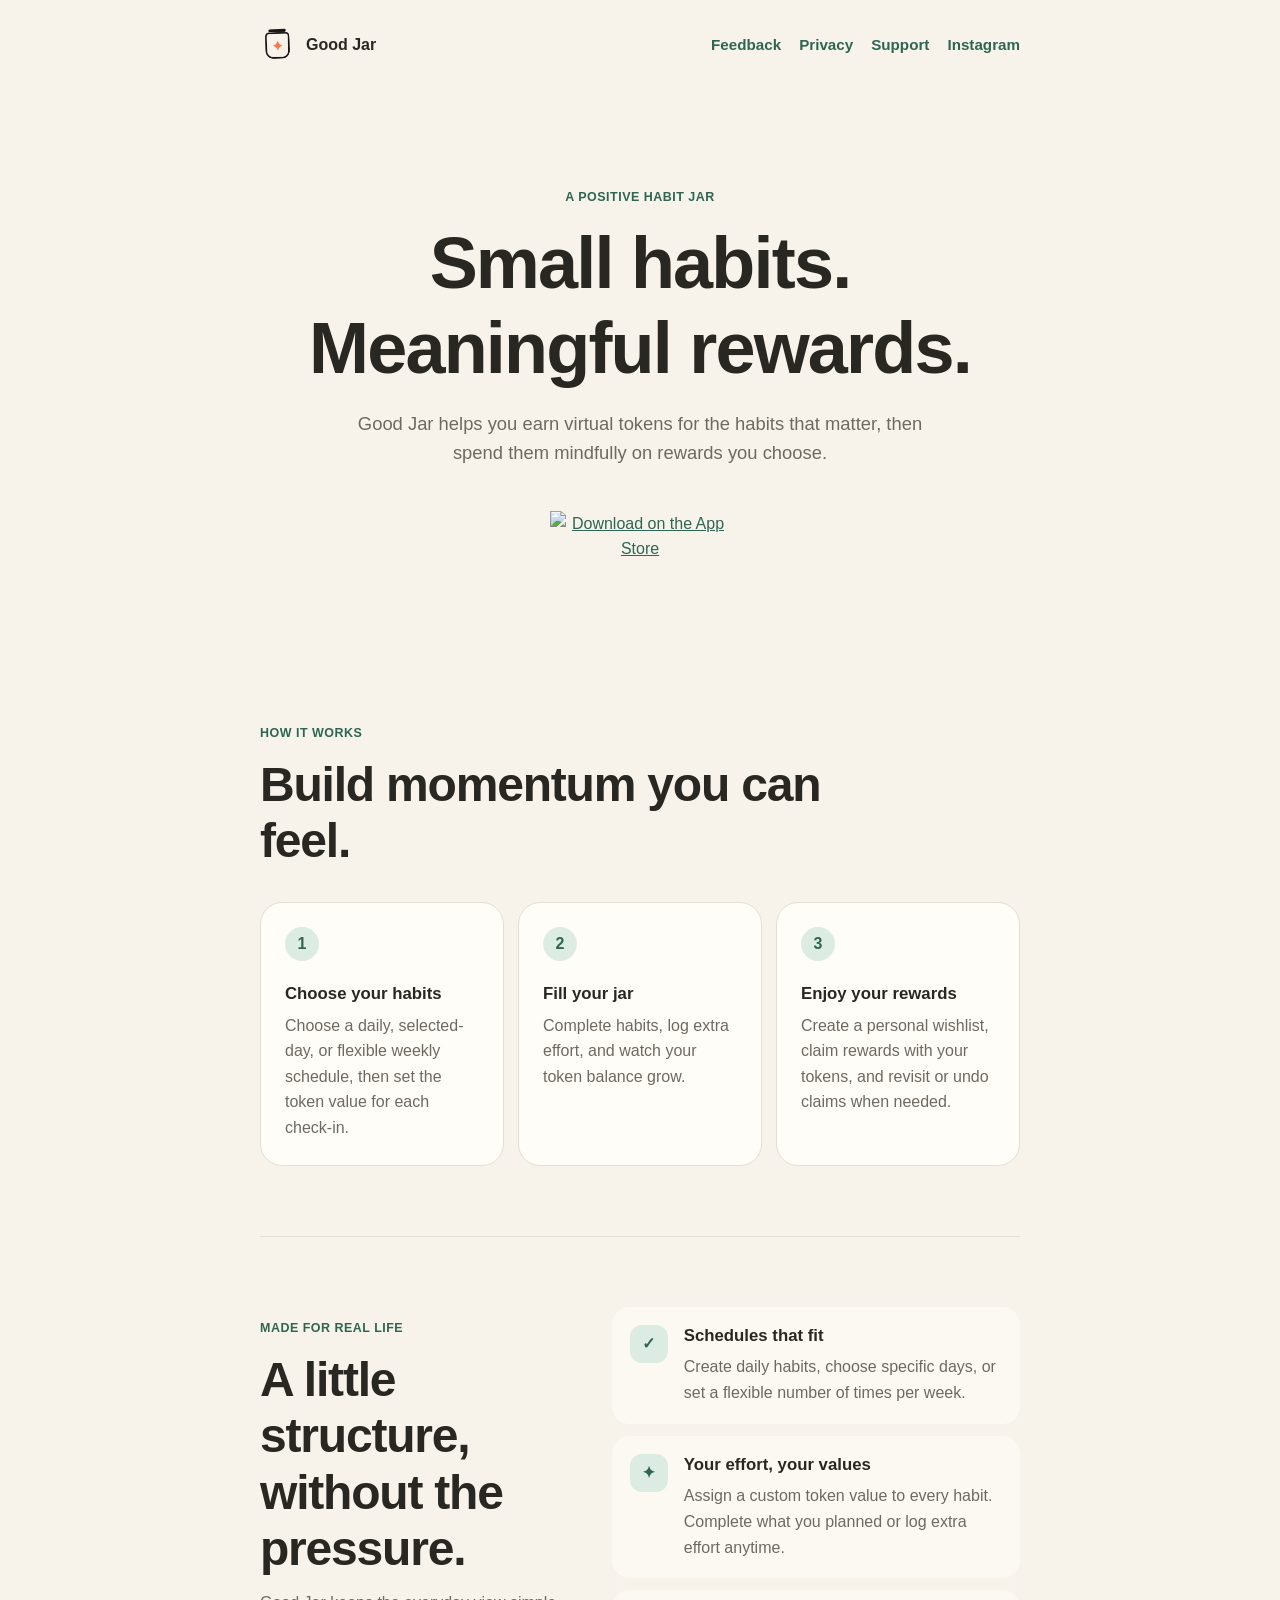
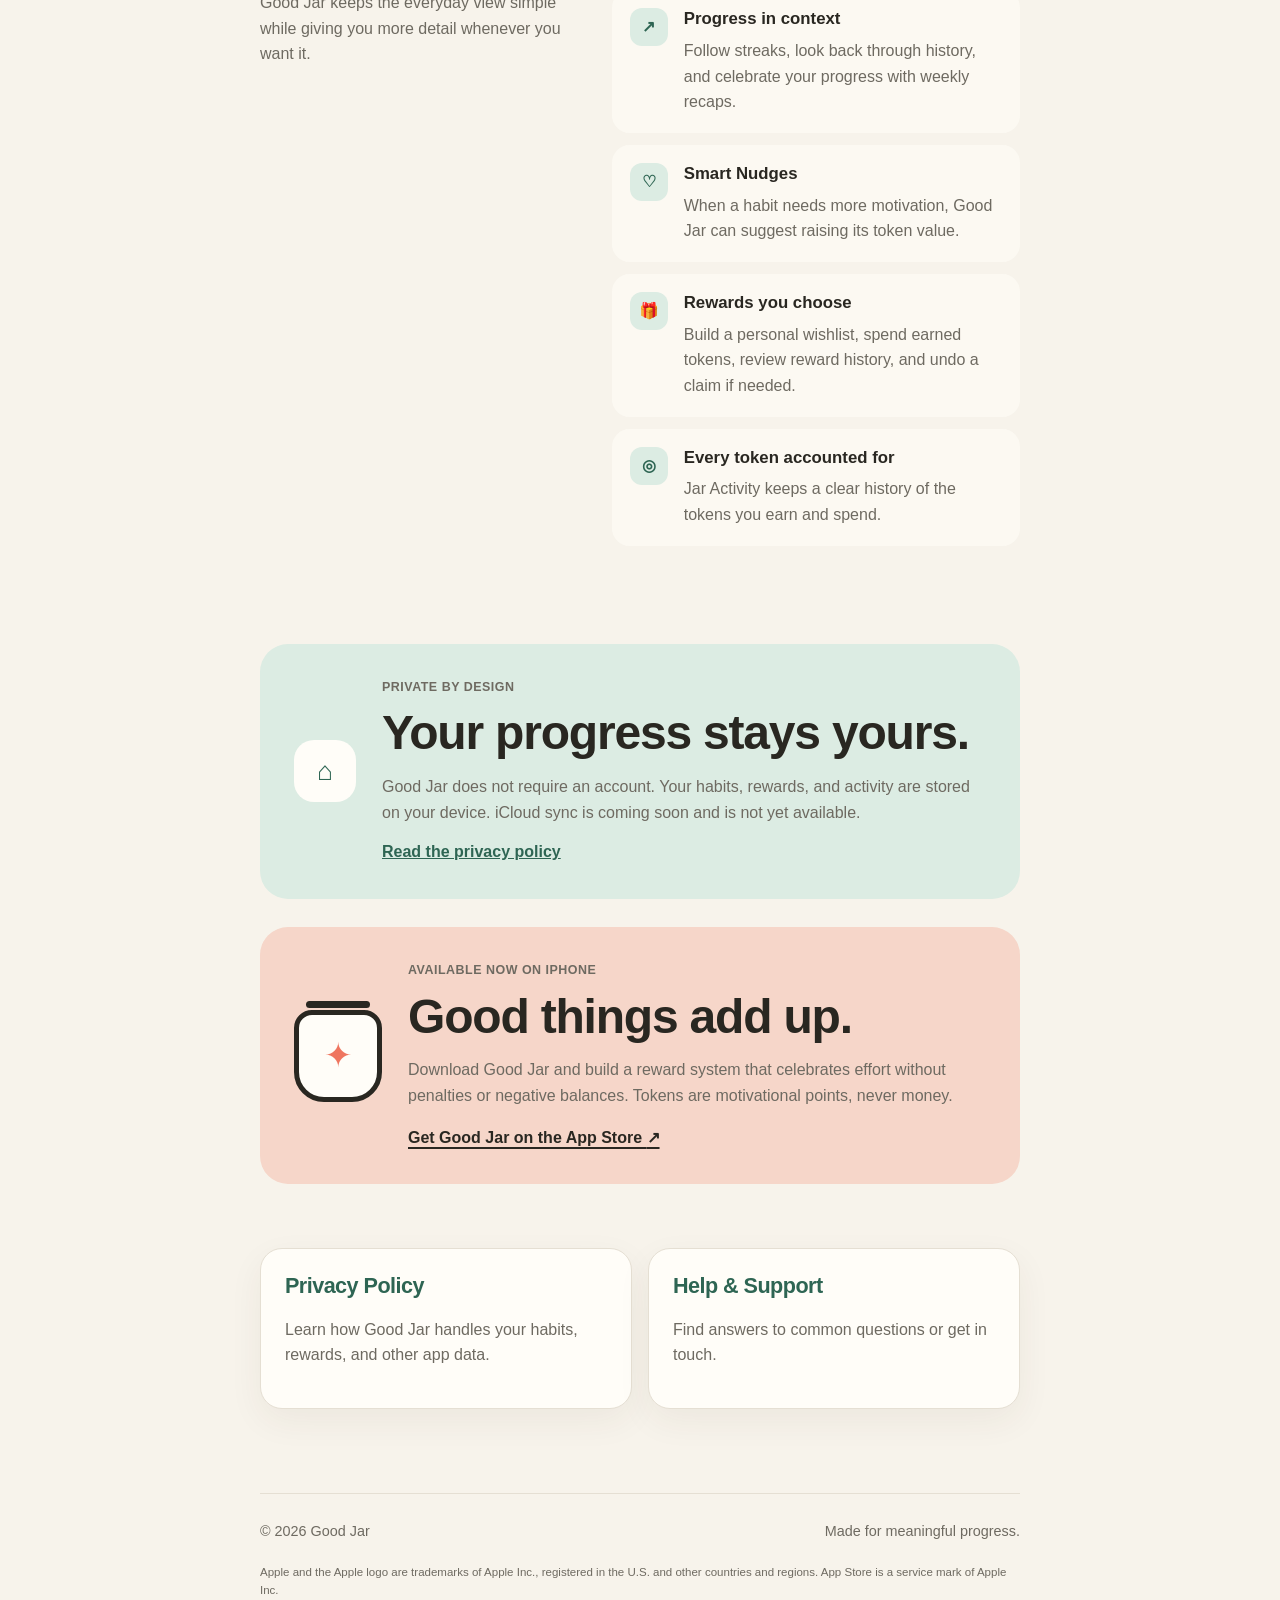
==== commit db571e2d: "Use gift icon for rewards" ====
--- a/index.html
+++ b/index.html
@@ -60,7 +60,7 @@
         <article><span aria-hidden="true">✦</span><div><h3>Your effort, your values</h3><p>Assign a custom token value to every habit. Complete what you planned or log extra effort anytime.</p></div></article>
         <article><span aria-hidden="true">↗</span><div><h3>Progress in context</h3><p>Follow streaks, look back through history, and celebrate your progress with weekly recaps.</p></div></article>
         <article><span aria-hidden="true">♡</span><div><h3>Smart Nudges</h3><p>When a habit needs more motivation, Good Jar can suggest raising its token value.</p></div></article>
-        <article><span aria-hidden="true">⌁</span><div><h3>Rewards you choose</h3><p>Build a personal wishlist, spend earned tokens, review reward history, and undo a claim if needed.</p></div></article>
+        <article><span aria-hidden="true">🎁</span><div><h3>Rewards you choose</h3><p>Build a personal wishlist, spend earned tokens, review reward history, and undo a claim if needed.</p></div></article>
         <article><span aria-hidden="true">◎</span><div><h3>Every token accounted for</h3><p>Jar Activity keeps a clear history of the tokens you earn and spend.</p></div></article>
       </div>
     </section>
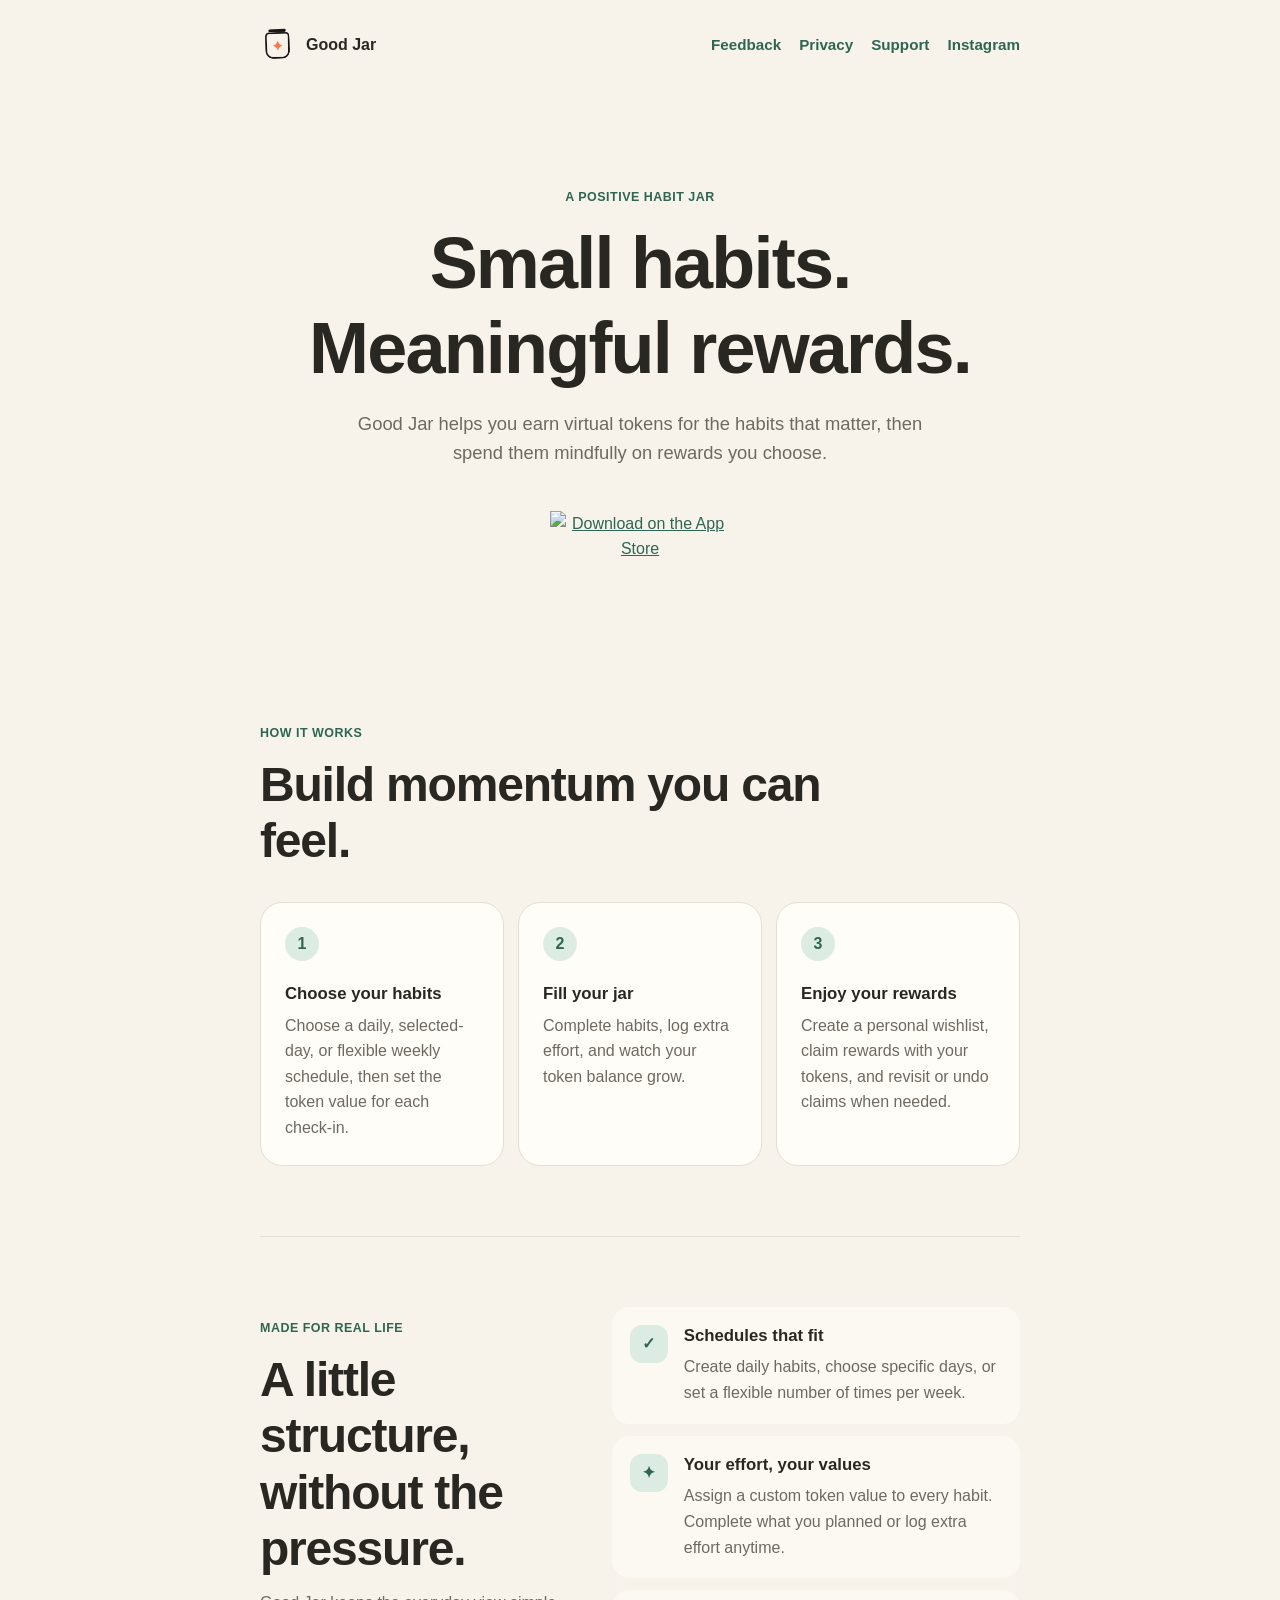
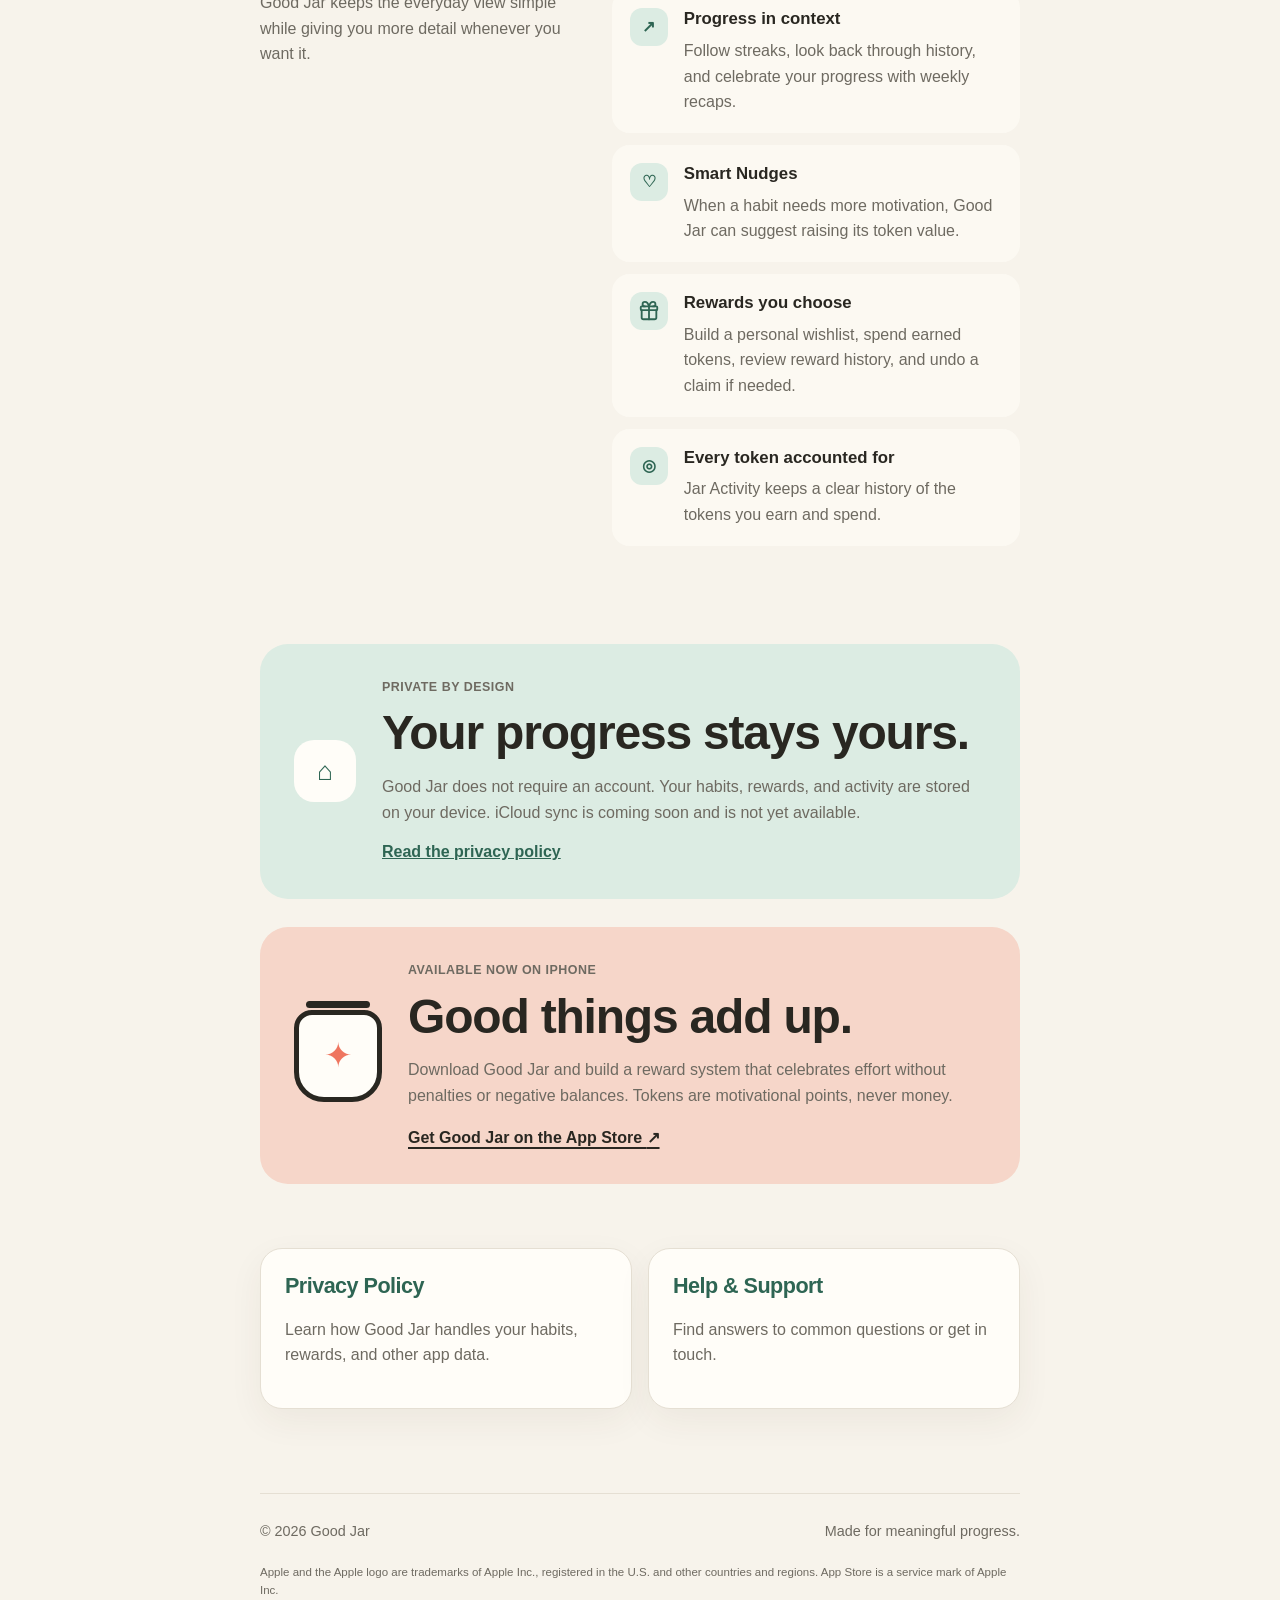
==== commit 4541ff41: "Match rewards icon styling" ====
--- a/index.html
+++ b/index.html
@@ -6,7 +6,7 @@
   <meta name="description" content="Good Jar turns small habits into meaningful rewards. Available now for iPhone on the App Store.">
   <title>Good Jar</title>
   <link rel="icon" href="/assets/good-jar-mark.png" type="image/png">
-  <link rel="stylesheet" href="/styles.css?v=20260927-2">
+  <link rel="stylesheet" href="/styles.css?v=20260927-3">
 </head>
 <body>
   <header class="site-header">
@@ -60,7 +60,7 @@
         <article><span aria-hidden="true">✦</span><div><h3>Your effort, your values</h3><p>Assign a custom token value to every habit. Complete what you planned or log extra effort anytime.</p></div></article>
         <article><span aria-hidden="true">↗</span><div><h3>Progress in context</h3><p>Follow streaks, look back through history, and celebrate your progress with weekly recaps.</p></div></article>
         <article><span aria-hidden="true">♡</span><div><h3>Smart Nudges</h3><p>When a habit needs more motivation, Good Jar can suggest raising its token value.</p></div></article>
-        <article><span aria-hidden="true">🎁</span><div><h3>Rewards you choose</h3><p>Build a personal wishlist, spend earned tokens, review reward history, and undo a claim if needed.</p></div></article>
+        <article><span aria-hidden="true"><img src="/assets/gift.svg" alt="" width="22" height="22"></span><div><h3>Rewards you choose</h3><p>Build a personal wishlist, spend earned tokens, review reward history, and undo a claim if needed.</p></div></article>
         <article><span aria-hidden="true">◎</span><div><h3>Every token accounted for</h3><p>Jar Activity keeps a clear history of the tokens you earn and spend.</p></div></article>
       </div>
     </section>
--- a/styles.css
+++ b/styles.css
@@ -153,6 +153,8 @@
   font-weight: 800;
 }
 
+.feature-list article > span img { display: block; }
+
 .privacy-callout,
 .launch-callout {
   display: grid;
